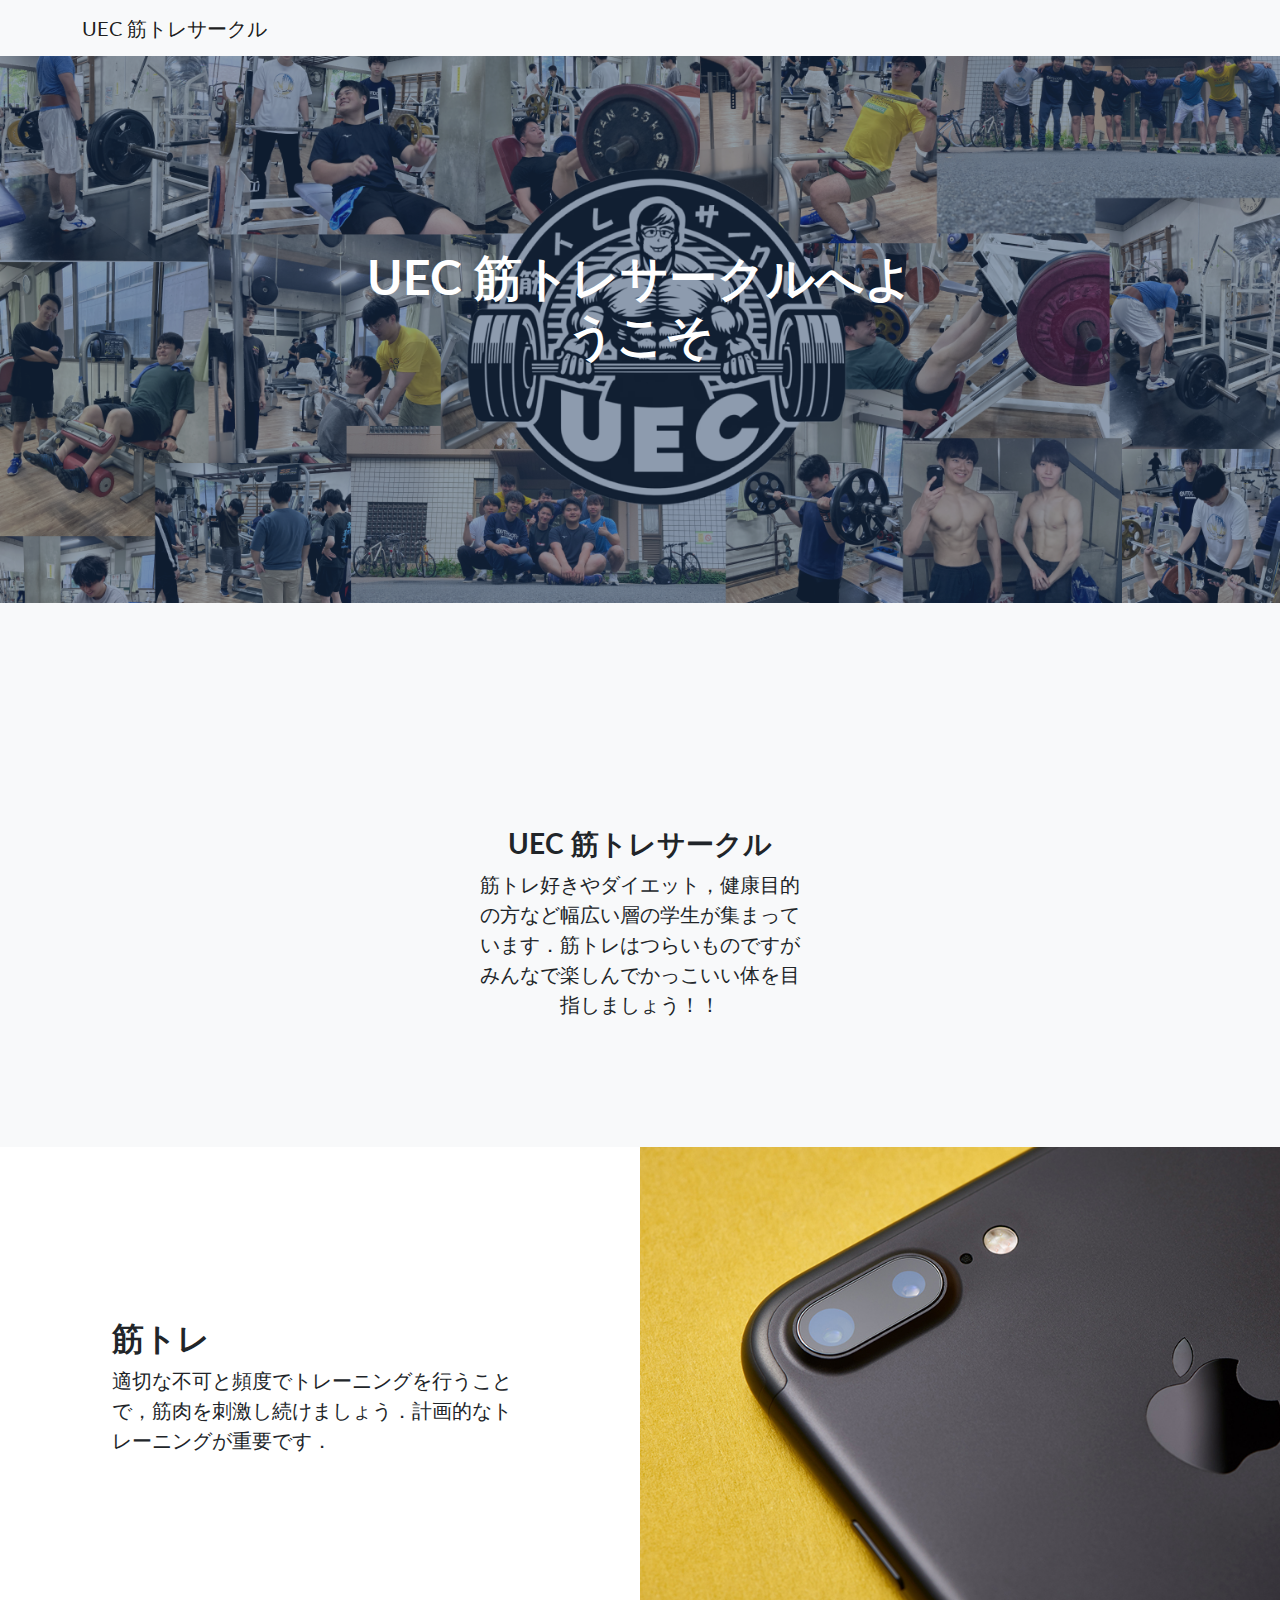
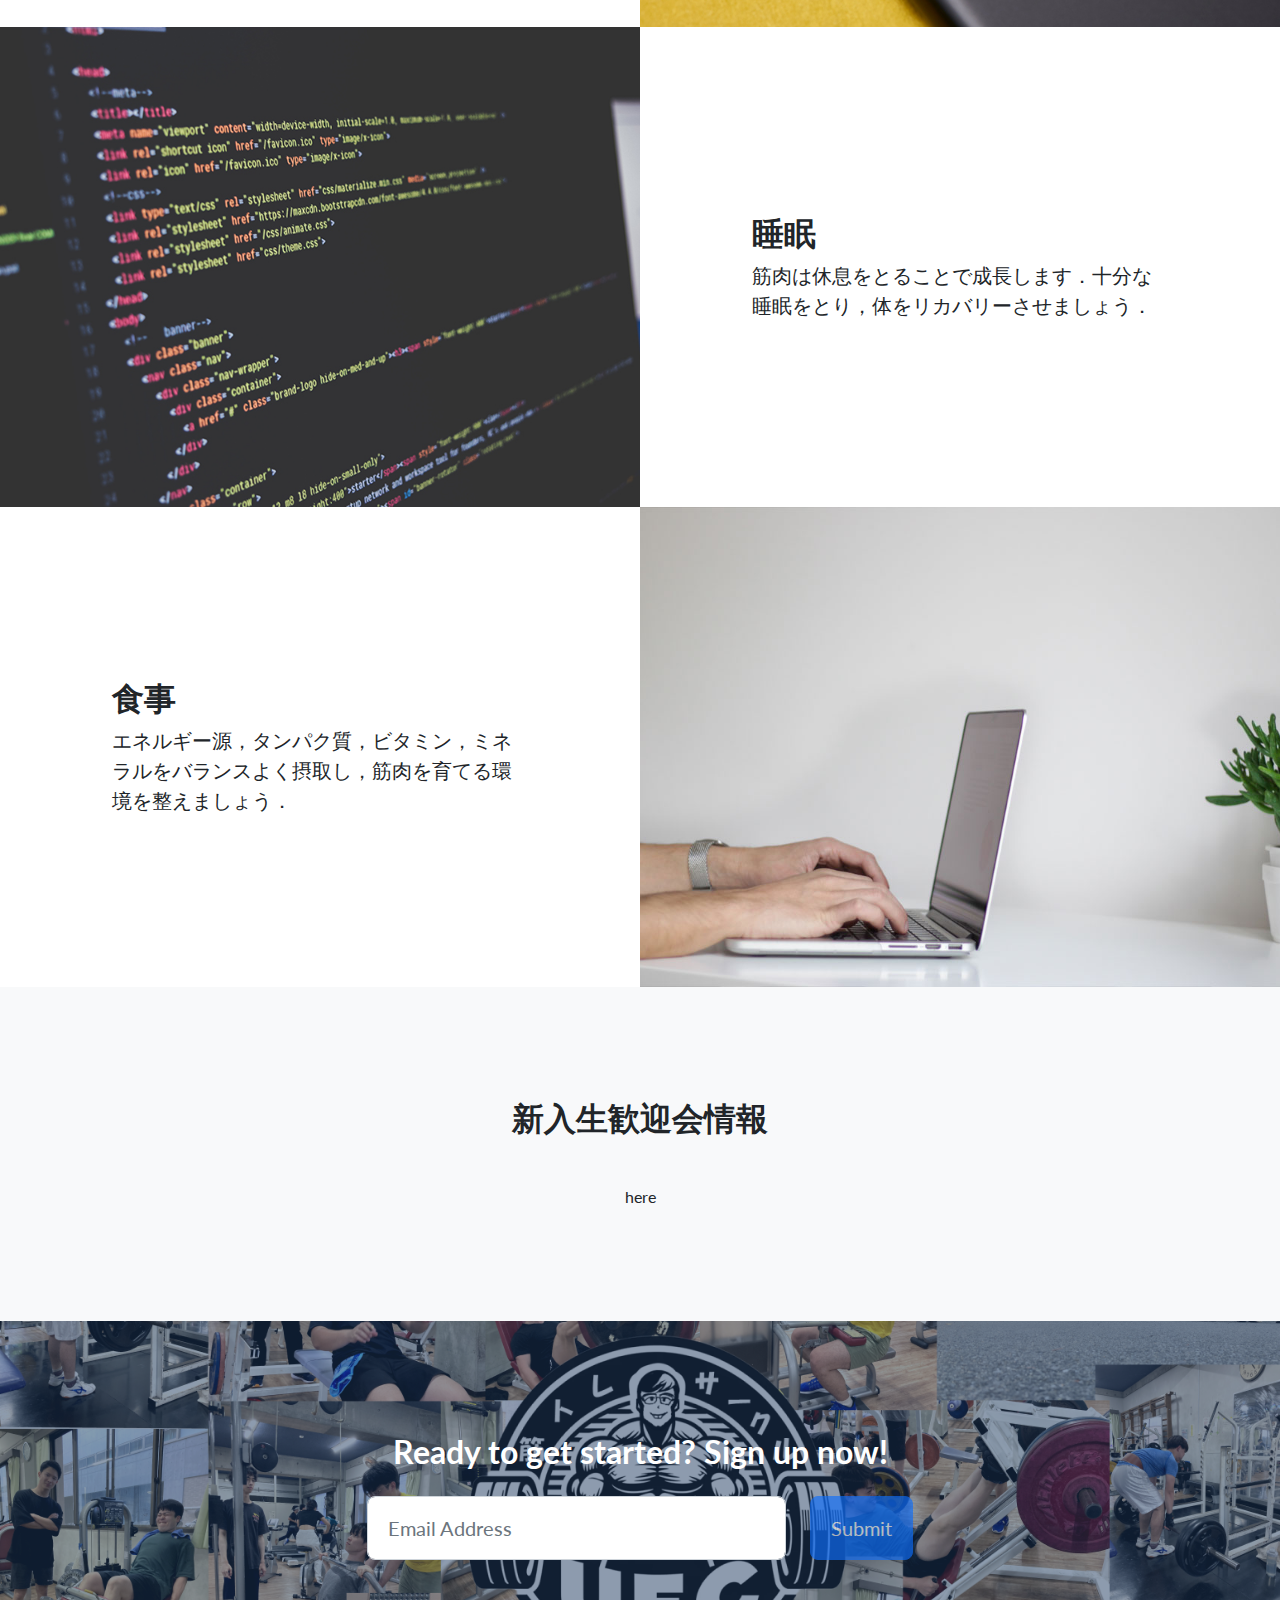
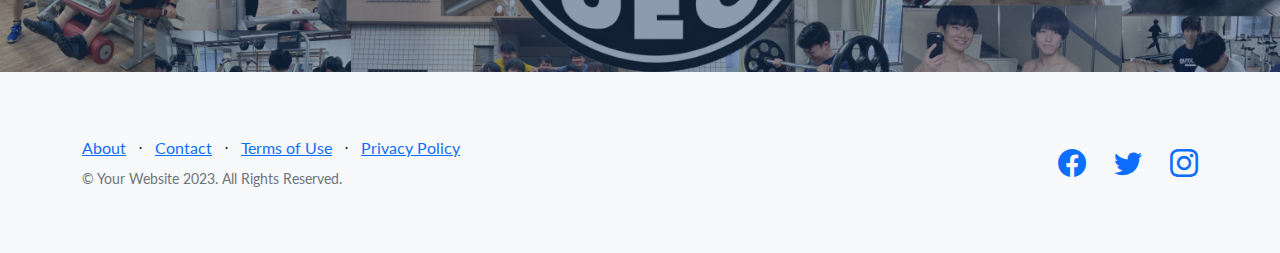
==== template/index.html @ 0112e81b "sinakn" ====
<!DOCTYPE html>
<html lang="en">
    <head>
        <meta charset="utf-8" />
        <meta name="viewport" content="width=device-width, initial-scale=1, shrink-to-fit=no" />
        <meta name="description" content="" />
        <meta name="author" content="" />
        <title>UEC MUSCLE</title>
        <!-- Favicon-->
        <link rel="icon" type="image/x-icon" href="assets/favicon.ico" />
        <!-- Bootstrap icons-->
        <link href="https://cdn.jsdelivr.net/npm/bootstrap-icons@1.5.0/font/bootstrap-icons.css" rel="stylesheet" type="text/css" />
        <!-- Google fonts-->
        <link href="https://fonts.googleapis.com/css?family=Lato:300,400,700,300italic,400italic,700italic" rel="stylesheet" type="text/css" />
        <!-- Core theme CSS (includes Bootstrap)-->
        <link href="css/styles.css" rel="stylesheet" />
    </head>
    <body>
        <!-- Navigation-->
        <nav class="navbar navbar-light bg-light static-top">
            <div class="container">
                <a class="navbar-brand" href="#!">UEC 筋トレサークル</a>

            </div>
        </nav>
        <!-- Masthead-->
        <header class="masthead">
            <div class="container position-relative">
                <div class="row justify-content-center">
                    <div class="col-xl-6">
                        <div class="text-center text-white">
                            <!-- Page heading-->
                            <h1 class="mb-5">UEC 筋トレサークルへようこそ</h1>
                            <!-- Signup form-->
                            <!-- * * * * * * * * * * * * * * *-->
                            <!-- * * SB Forms Contact Form * *-->
                            <!-- * * * * * * * * * * * * * * *-->
                            <!-- This form is pre-integrated with SB Forms.-->
                            <!-- To make this form functional, sign up at-->
                            <!-- https://startbootstrap.com/solution/contact-forms-->
                            <!-- to get an API token!-->
                        </div>
                    </div>
                </div>
            </div>
        </header>
        <!-- Icons Grid-->
        <section class="features-icons bg-light text-center">
            <div class="container">

                    <div class="features-icons-item mx-auto mb-5 mb-lg-0 mb-lg-3">
                        <div class="features-icons-icon d-flex">
                            <!-- アイコンを削除 -->
                        </div>
                        <h3>UEC 筋トレサークル</h3>
                        <p class="lead mb-0">筋トレ好きやダイエット，健康目的の方など幅広い層の学生が集まっています．筋トレはつらいものですがみんなで楽しんでかっこいい体を目指しましょう！！</p>
                    </div>

            </div>
        </section>
        <!-- Image Showcases-->
        <section class="showcase">
            <div class="container-fluid p-0">
                <div class="row g-0">
                    <div class="col-lg-6 order-lg-2 text-white showcase-img" style="background-image: url('assets/img/bg-showcase-1.jpg')"></div>
                    <div class="col-lg-6 order-lg-1 my-auto showcase-text">
                        <h2>筋トレ</h2>
                        <p class="lead mb-0">適切な不可と頻度でトレーニングを行うことで，筋肉を刺激し続けましょう．計画的なトレーニングが重要です．</p>
                    </div>
                </div>
                <div class="row g-0">
                    <div class="col-lg-6 text-white showcase-img" style="background-image: url('assets/img/bg-showcase-2.jpg')"></div>
                    <div class="col-lg-6 my-auto showcase-text">
                        <h2>睡眠</h2>
                        <p class="lead mb-0">筋肉は休息をとることで成長します．十分な睡眠をとり，体をリカバリーさせましょう．</p>
                    </div>
                </div>
                <div class="row g-0">
                    <div class="col-lg-6 order-lg-2 text-white showcase-img" style="background-image: url('assets/img/bg-showcase-3.jpg')"></div>
                    <div class="col-lg-6 order-lg-1 my-auto showcase-text">
                        <h2>食事</h2>
                        <p class="lead mb-0">エネルギー源，タンパク質，ビタミン，ミネラルをバランスよく摂取し，筋肉を育てる環境を整えましょう．</p>
                    </div>
                </div>
            </div>
        </section>
        <!-- Testimonials-->
        <section class="testimonials text-center bg-light">
            <div class="container">
                <h2 class="mb-5">新入生歓迎会情報</h2>
                here
                </div>
            </div>
        </section>
        <!-- Call to Action-->
        <section class="call-to-action text-white text-center" id="signup">
            <div class="container position-relative">
                <div class="row justify-content-center">
                    <div class="col-xl-6">
                        <h2 class="mb-4">Ready to get started? Sign up now!</h2>
                        <!-- Signup form-->
                        <!-- * * * * * * * * * * * * * * *-->
                        <!-- * * SB Forms Contact Form * *-->
                        <!-- * * * * * * * * * * * * * * *-->
                        <!-- This form is pre-integrated with SB Forms.-->
                        <!-- To make this form functional, sign up at-->
                        <!-- https://startbootstrap.com/solution/contact-forms-->
                        <!-- to get an API token!-->
                        <form class="form-subscribe" id="contactFormFooter" data-sb-form-api-token="API_TOKEN">
                            <!-- Email address input-->
                            <div class="row">
                                <div class="col">
                                    <input class="form-control form-control-lg" id="emailAddressBelow" type="email" placeholder="Email Address" data-sb-validations="required,email" />
                                    <div class="invalid-feedback text-white" data-sb-feedback="emailAddressBelow:required">Email Address is required.</div>
                                    <div class="invalid-feedback text-white" data-sb-feedback="emailAddressBelow:email">Email Address Email is not valid.</div>
                                </div>
                                <div class="col-auto"><button class="btn btn-primary btn-lg disabled" id="submitButton" type="submit">Submit</button></div>
                            </div>
                            <!-- Submit success message-->
                            <!---->
                            <!-- This is what your users will see when the form-->
                            <!-- has successfully submitted-->
                            <div class="d-none" id="submitSuccessMessage">
                                <div class="text-center mb-3">
                                    <div class="fw-bolder">Form submission successful!</div>
                                    <p>To activate this form, sign up at</p>
                                    <a class="text-white" href="https://startbootstrap.com/solution/contact-forms">https://startbootstrap.com/solution/contact-forms</a>
                                </div>
                            </div>
                            <!-- Submit error message-->
                            <!---->
                            <!-- This is what your users will see when there is-->
                            <!-- an error submitting the form-->
                            <div class="d-none" id="submitErrorMessage"><div class="text-center text-danger mb-3">Error sending message!</div></div>
                        </form>
                    </div>
                </div>
            </div>
        </section>
        <!-- Footer-->
        <footer class="footer bg-light">
            <div class="container">
                <div class="row">
                    <div class="col-lg-6 h-100 text-center text-lg-start my-auto">
                        <ul class="list-inline mb-2">
                            <li class="list-inline-item"><a href="#!">About</a></li>
                            <li class="list-inline-item">⋅</li>
                            <li class="list-inline-item"><a href="#!">Contact</a></li>
                            <li class="list-inline-item">⋅</li>
                            <li class="list-inline-item"><a href="#!">Terms of Use</a></li>
                            <li class="list-inline-item">⋅</li>
                            <li class="list-inline-item"><a href="#!">Privacy Policy</a></li>
                        </ul>
                        <p class="text-muted small mb-4 mb-lg-0">&copy; Your Website 2023. All Rights Reserved.</p>
                    </div>
                    <div class="col-lg-6 h-100 text-center text-lg-end my-auto">
                        <ul class="list-inline mb-0">
                            <li class="list-inline-item me-4">
                                <a href="#!"><i class="bi-facebook fs-3"></i></a>
                            </li>
                            <li class="list-inline-item me-4">
                                <a href="#!"><i class="bi-twitter fs-3"></i></a>
                            </li>
                            <li class="list-inline-item">
                                <a href="#!"><i class="bi-instagram fs-3"></i></a>
                            </li>
                        </ul>
                    </div>
                </div>
            </div>
        </footer>
        <!-- Bootstrap core JS-->
        <script src="https://cdn.jsdelivr.net/npm/bootstrap@5.2.3/dist/js/bootstrap.bundle.min.js"></script>
        <!-- Core theme JS-->
        <script src="js/scripts.js"></script>
        <!-- * * * * * * * * * * * * * * * * * * * * * * * * * * * * * * * * * * * * * * * *-->
        <!-- * *                               SB Forms JS                               * *-->
        <!-- * * Activate your form at https://startbootstrap.com/solution/contact-forms * *-->
        <!-- * * * * * * * * * * * * * * * * * * * * * * * * * * * * * * * * * * * * * * * *-->
        <script src="https://cdn.startbootstrap.com/sb-forms-latest.js"></script>
    </body>
</html>
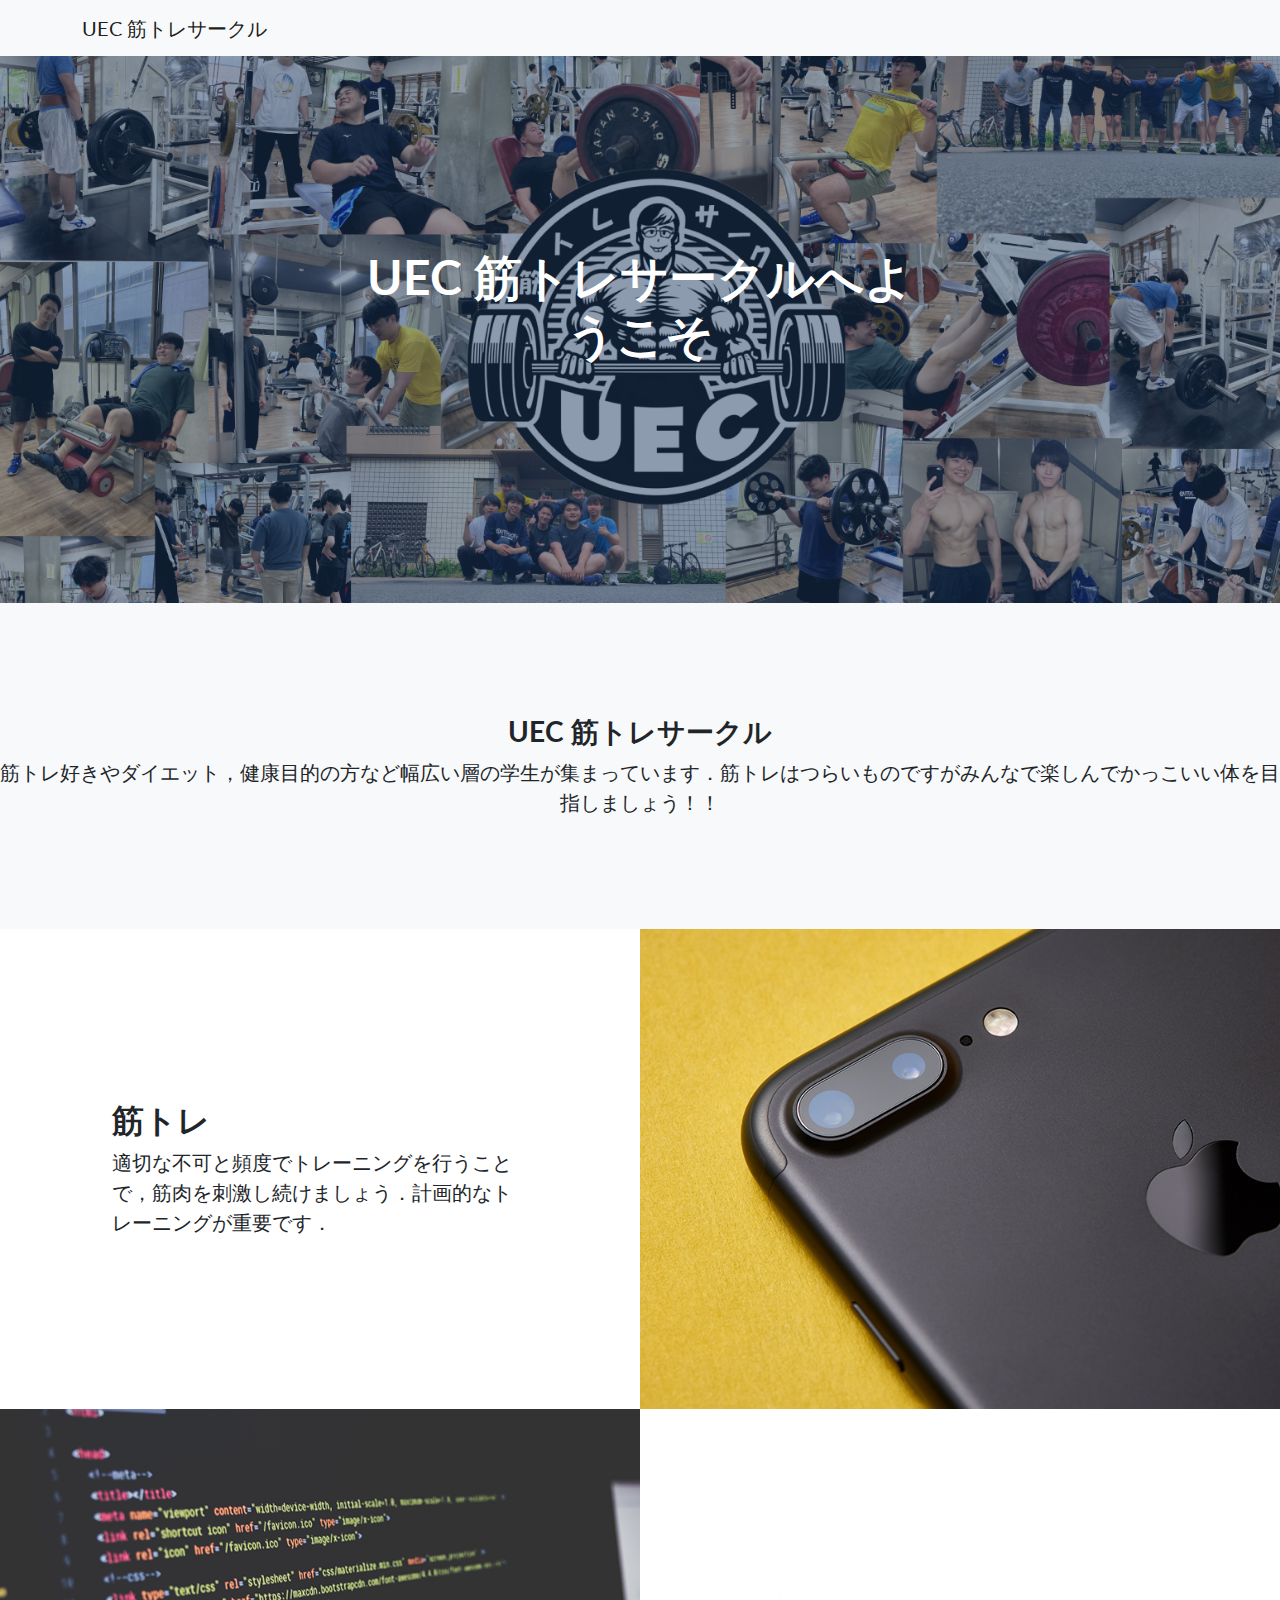
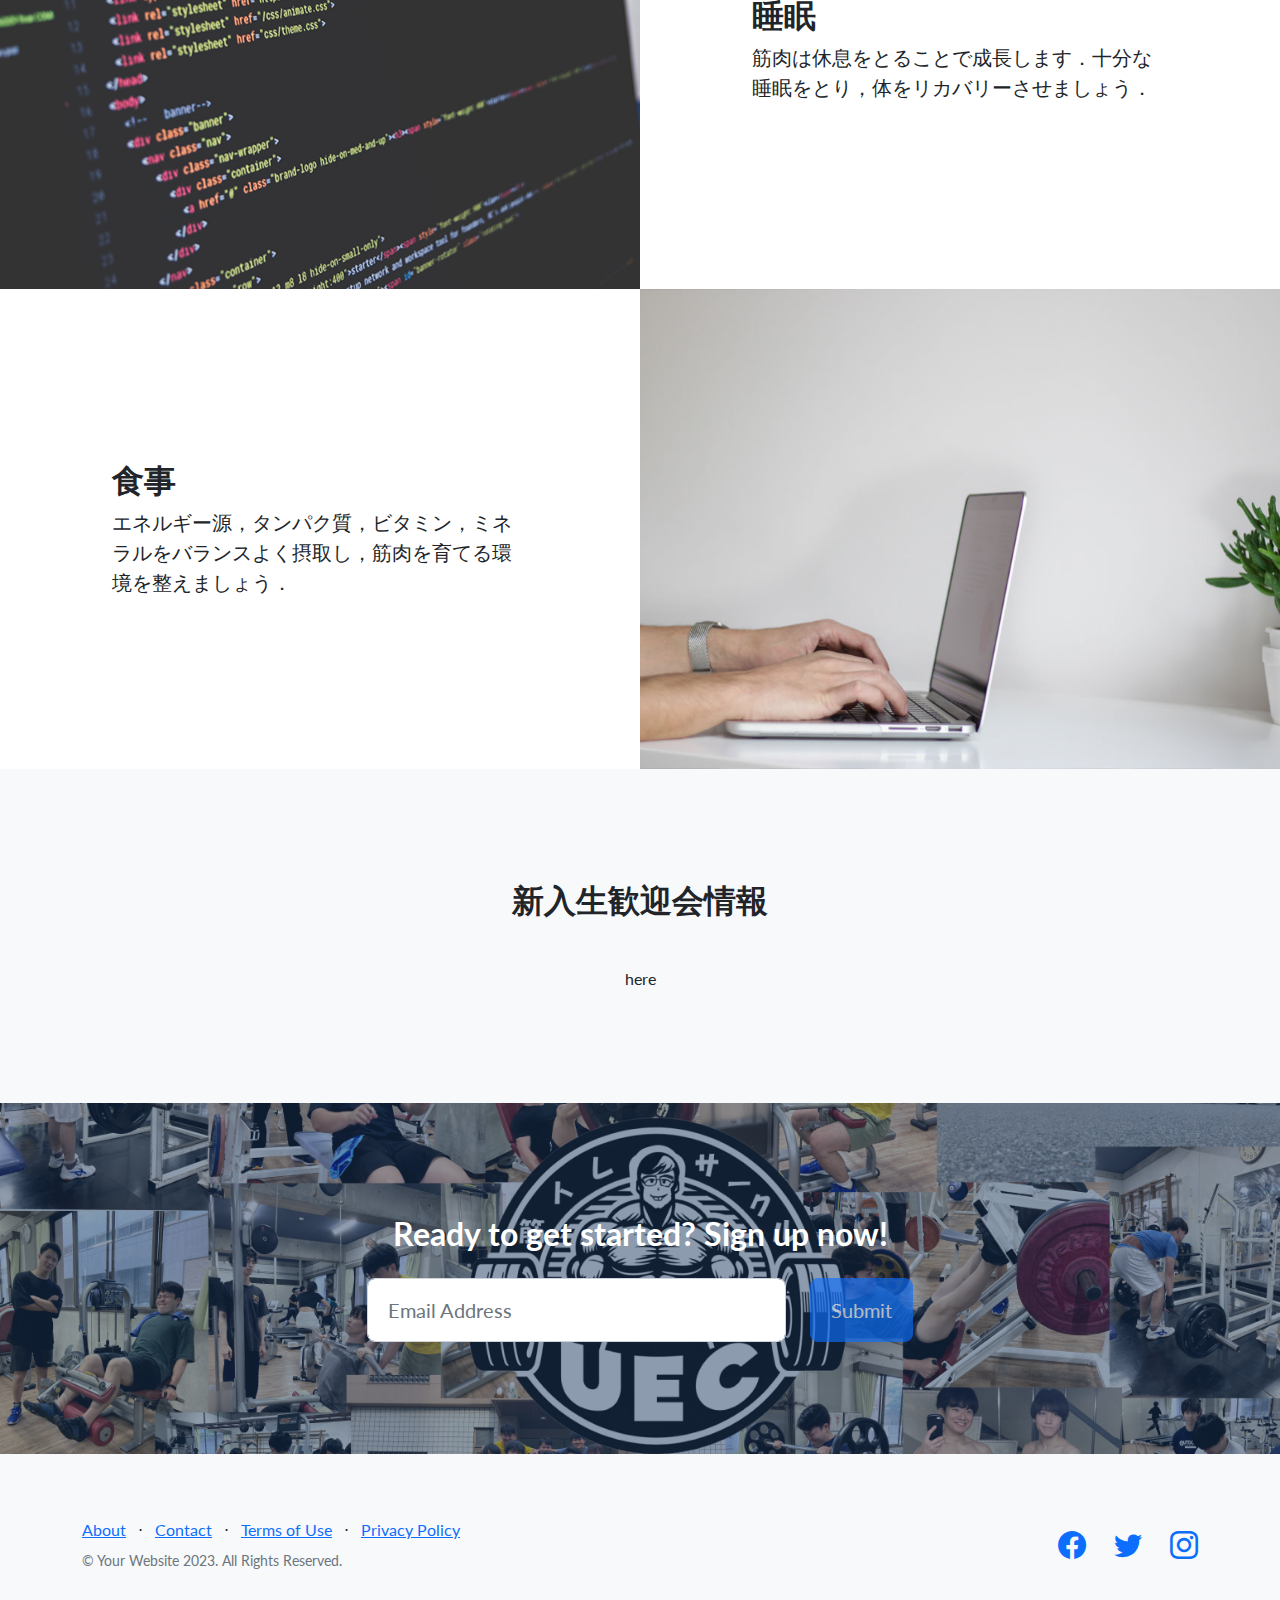
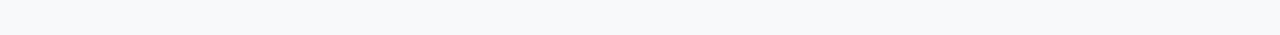
==== commit e76613f7: "d" ====
--- a/template/index.html
+++ b/template/index.html
@@ -48,8 +48,6 @@
         <section class="features-icons bg-light text-center">
             <div class="container">
 
-                    <div class="features-icons-item mx-auto mb-5 mb-lg-0 mb-lg-3">
-                        <div class="features-icons-icon d-flex">
                             <!-- アイコンを削除 -->
                         </div>
                         <h3>UEC 筋トレサークル</h3>
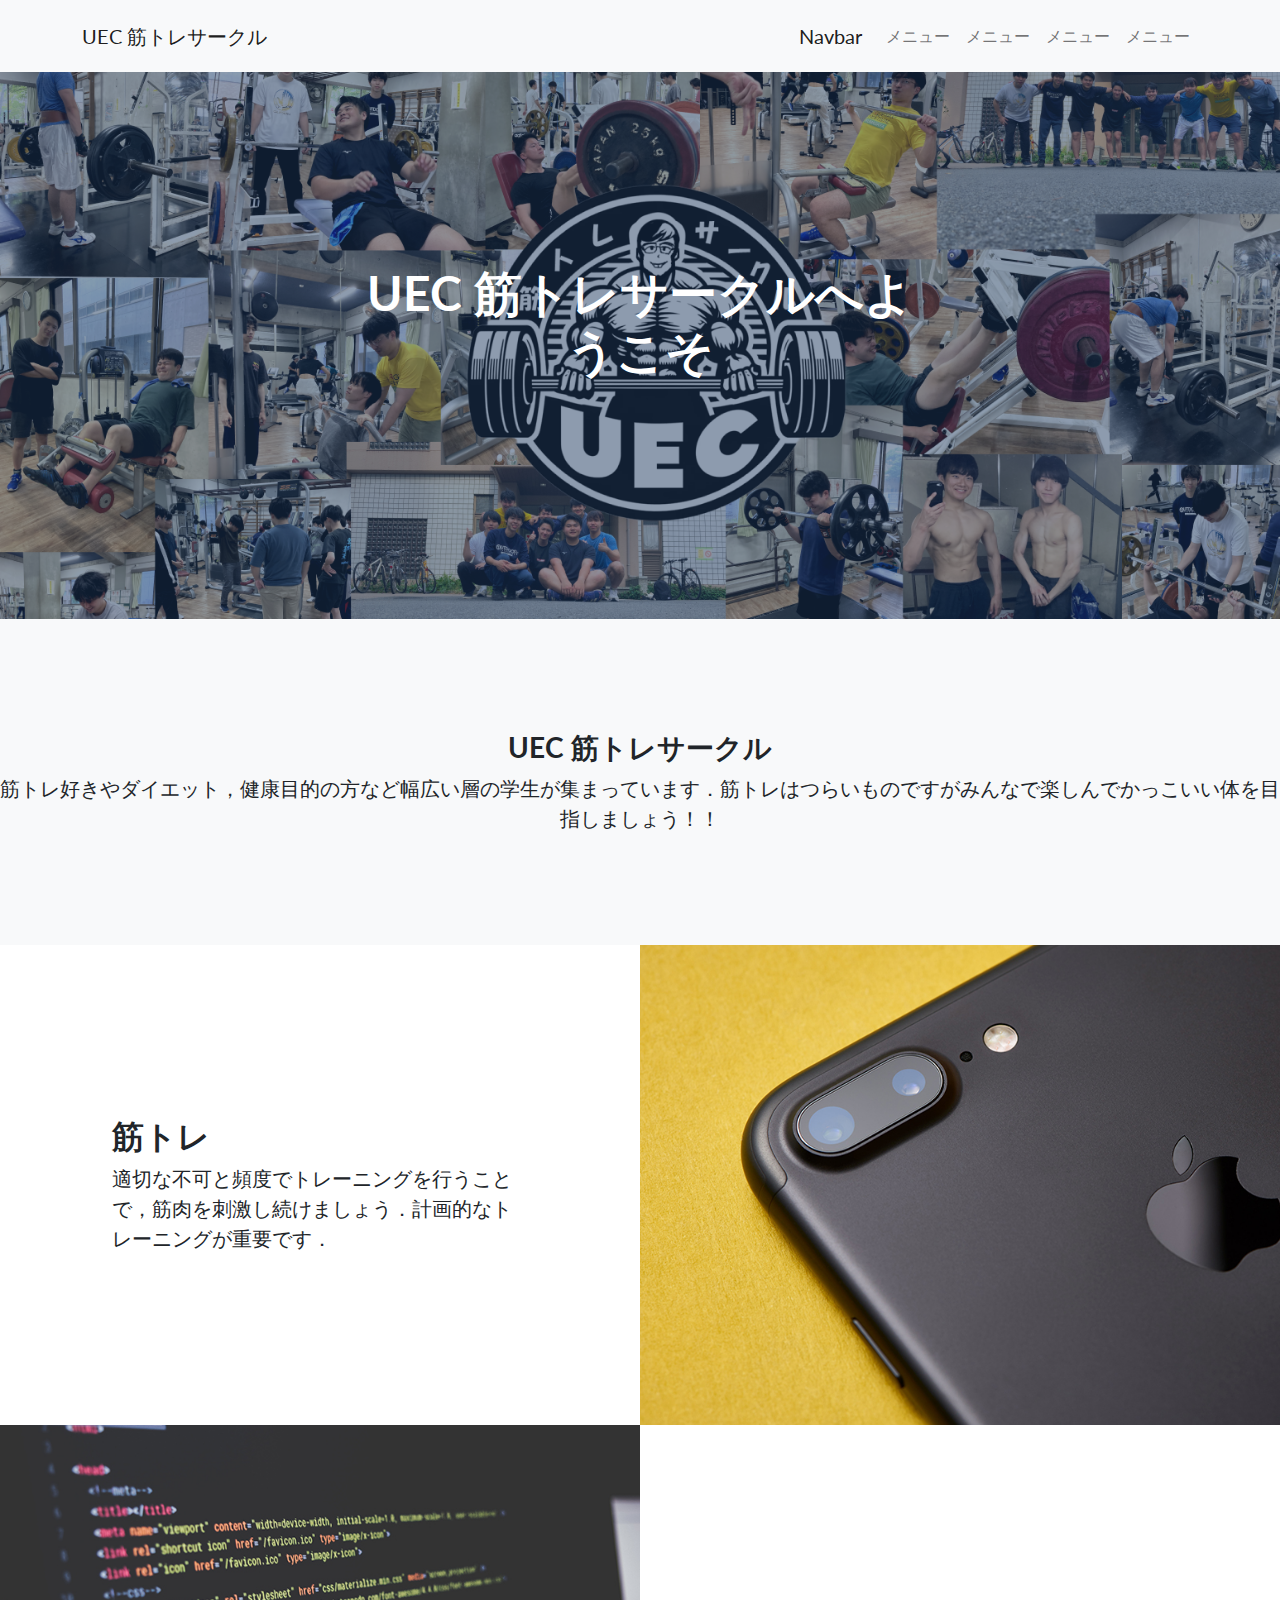
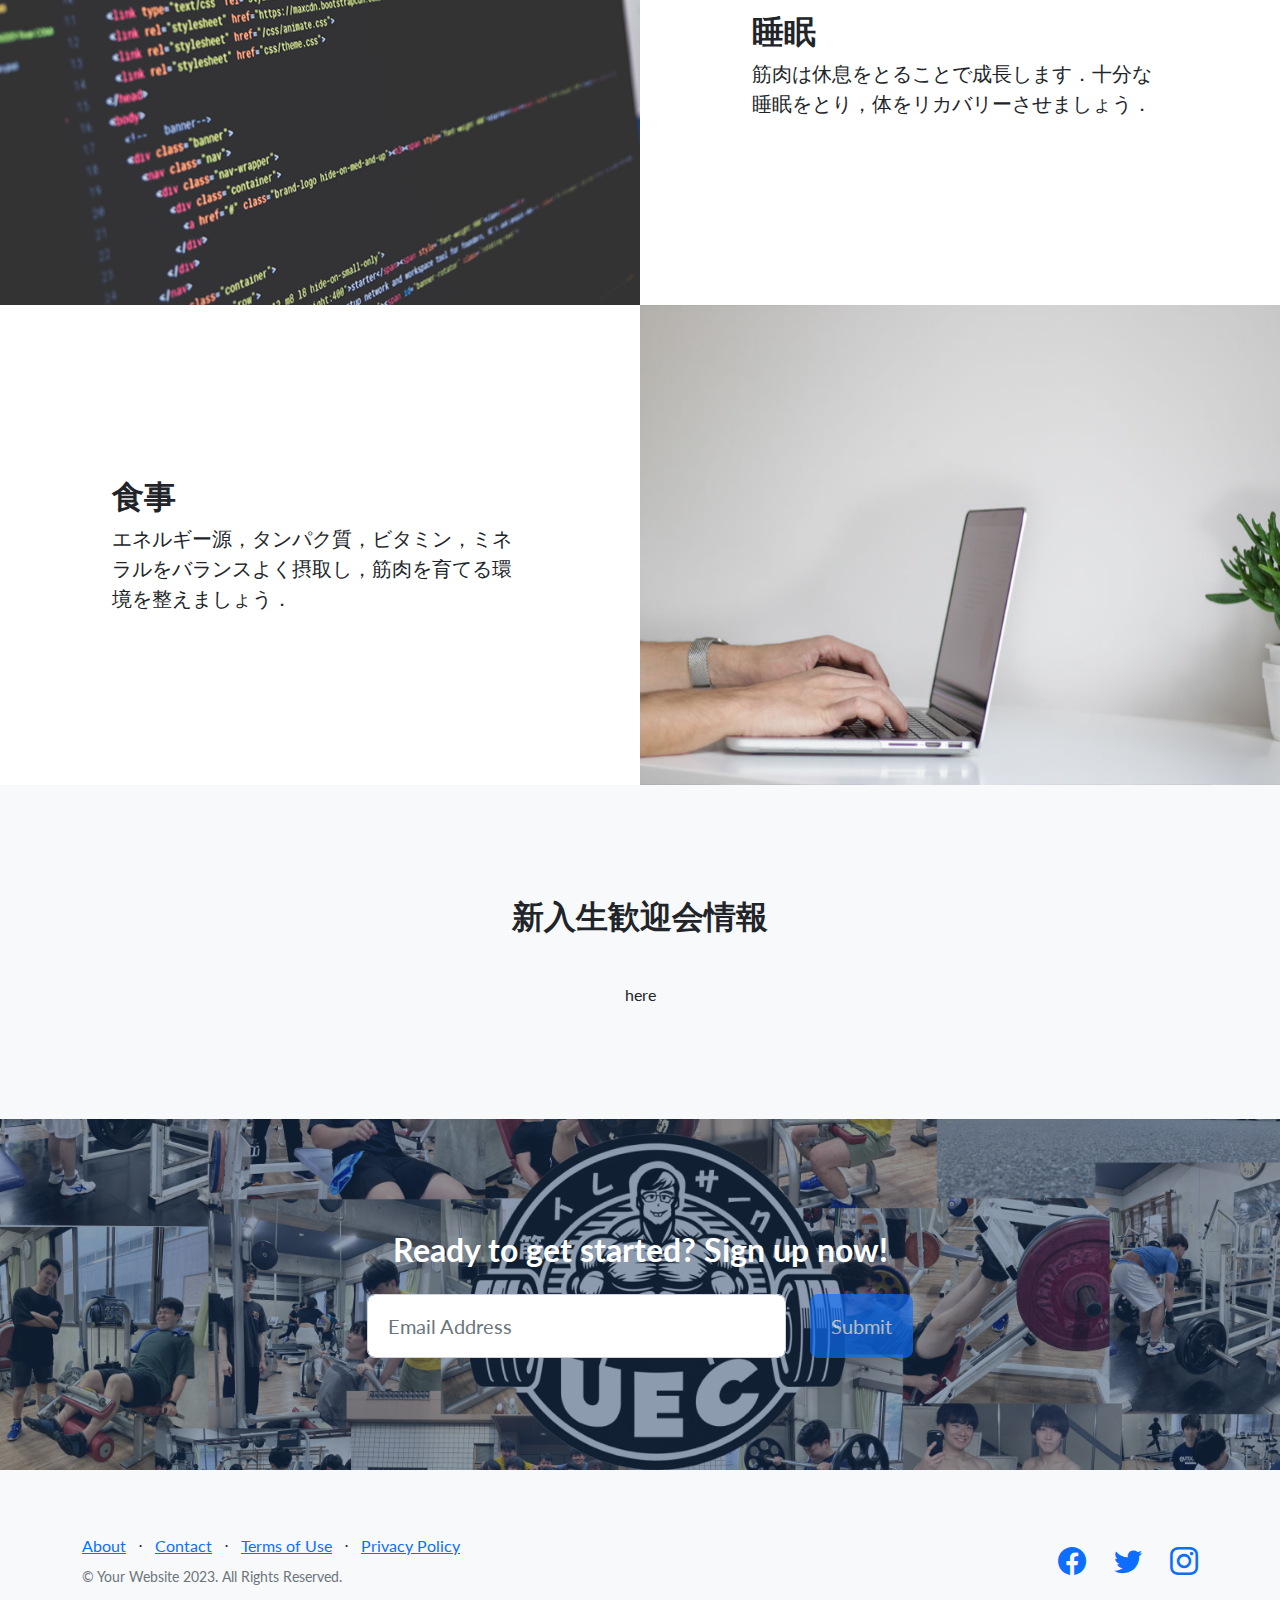
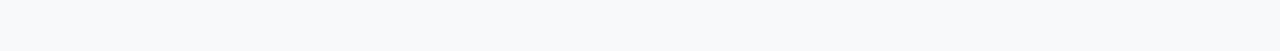
==== commit 6c174df4: "nav var" ====
--- a/template/index.html
+++ b/template/index.html
@@ -20,7 +20,25 @@
         <nav class="navbar navbar-light bg-light static-top">
             <div class="container">
                 <a class="navbar-brand" href="#!">UEC 筋トレサークル</a>
-
+                <nav class="navbar navbar-expand navbar-light bg-light">
+                    <a class="navbar-brand" href="#">Navbar</a>
+                    <div class="collapse navbar-collapse">
+                      <ul class="navbar-nav">
+                        <li class="nav-item">
+                          <a class="nav-link" href="#">メニュー</a>
+                        </li>
+                        <li class="nav-item">
+                          <a class="nav-link" href="#">メニュー</a>
+                        </li>
+                        <li class="nav-item">
+                          <a class="nav-link" href="#">メニュー</a>
+                        </li>
+                        <li class="nav-item">
+                          <a class="nav-link" href="#">メニュー</a>
+                        </li>
+                      </ul>
+                    </div>
+                  </nav>
             </div>
         </nav>
         <!-- Masthead-->
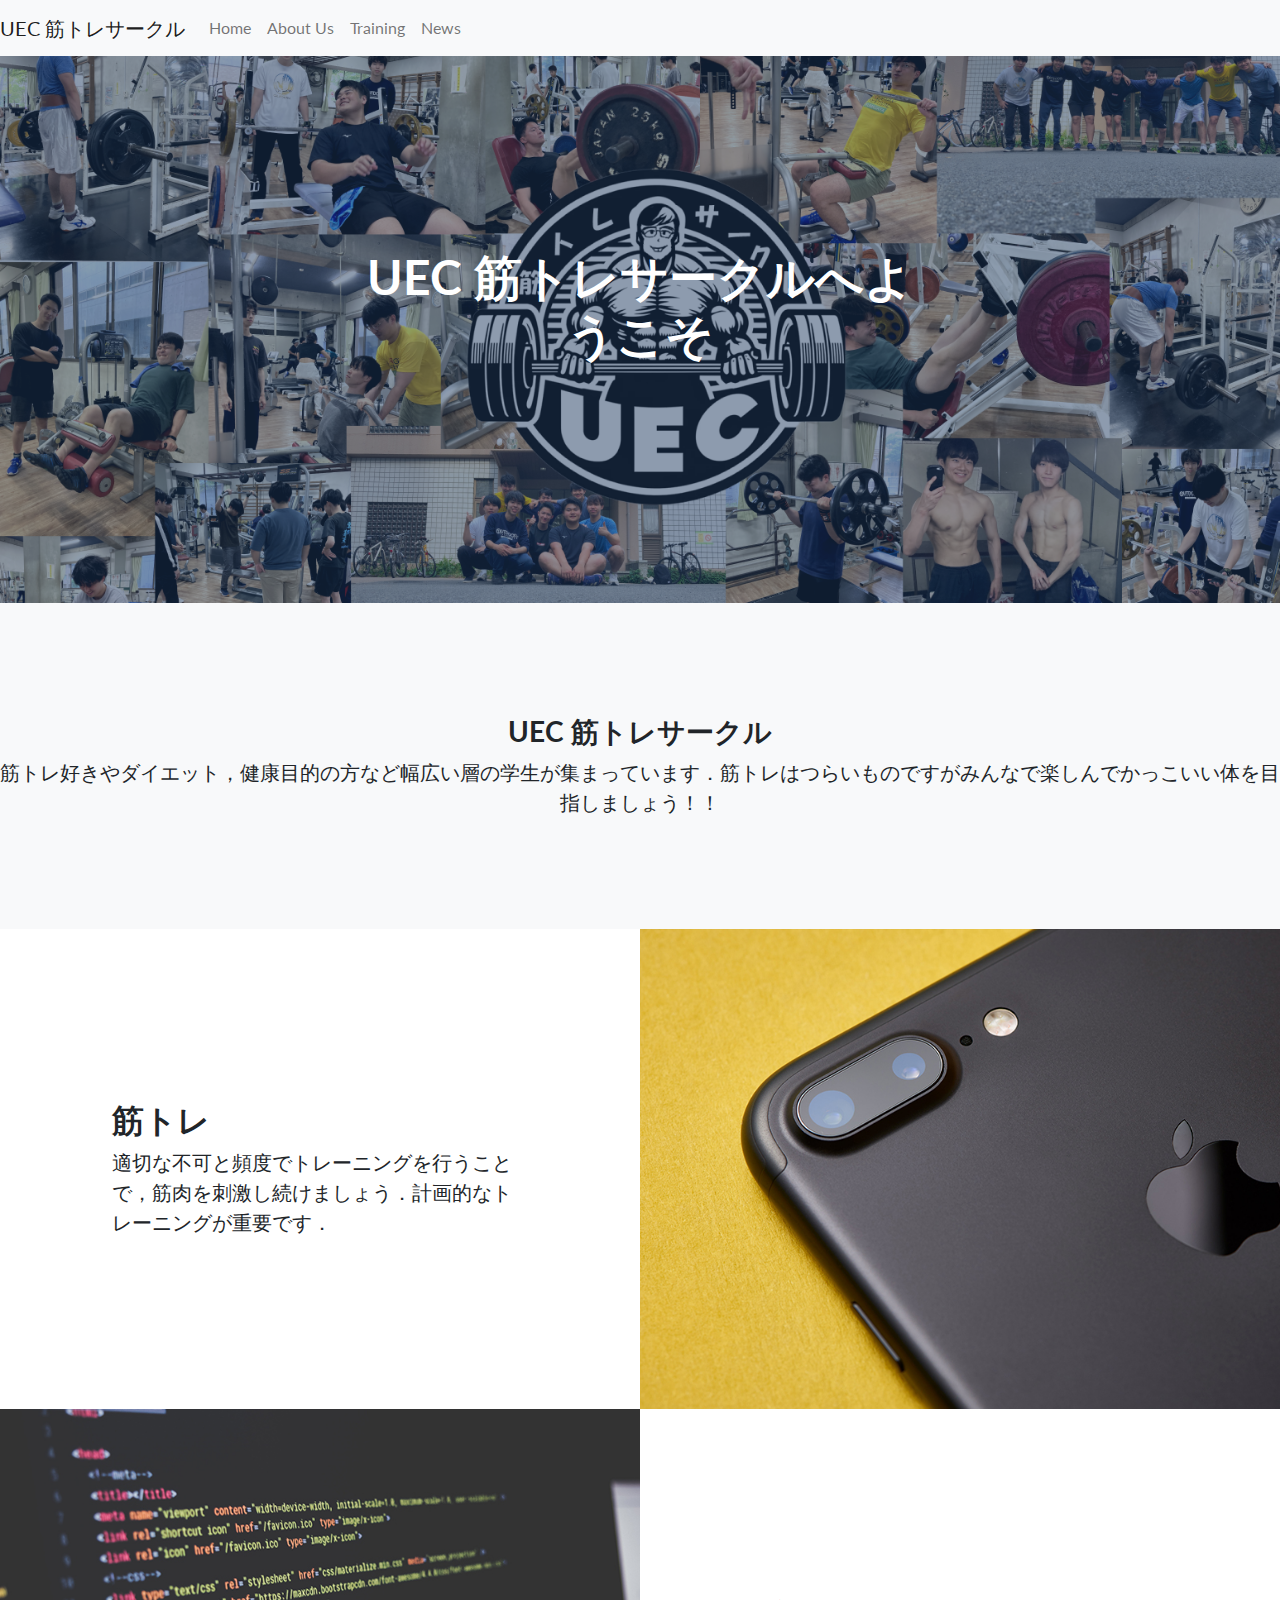
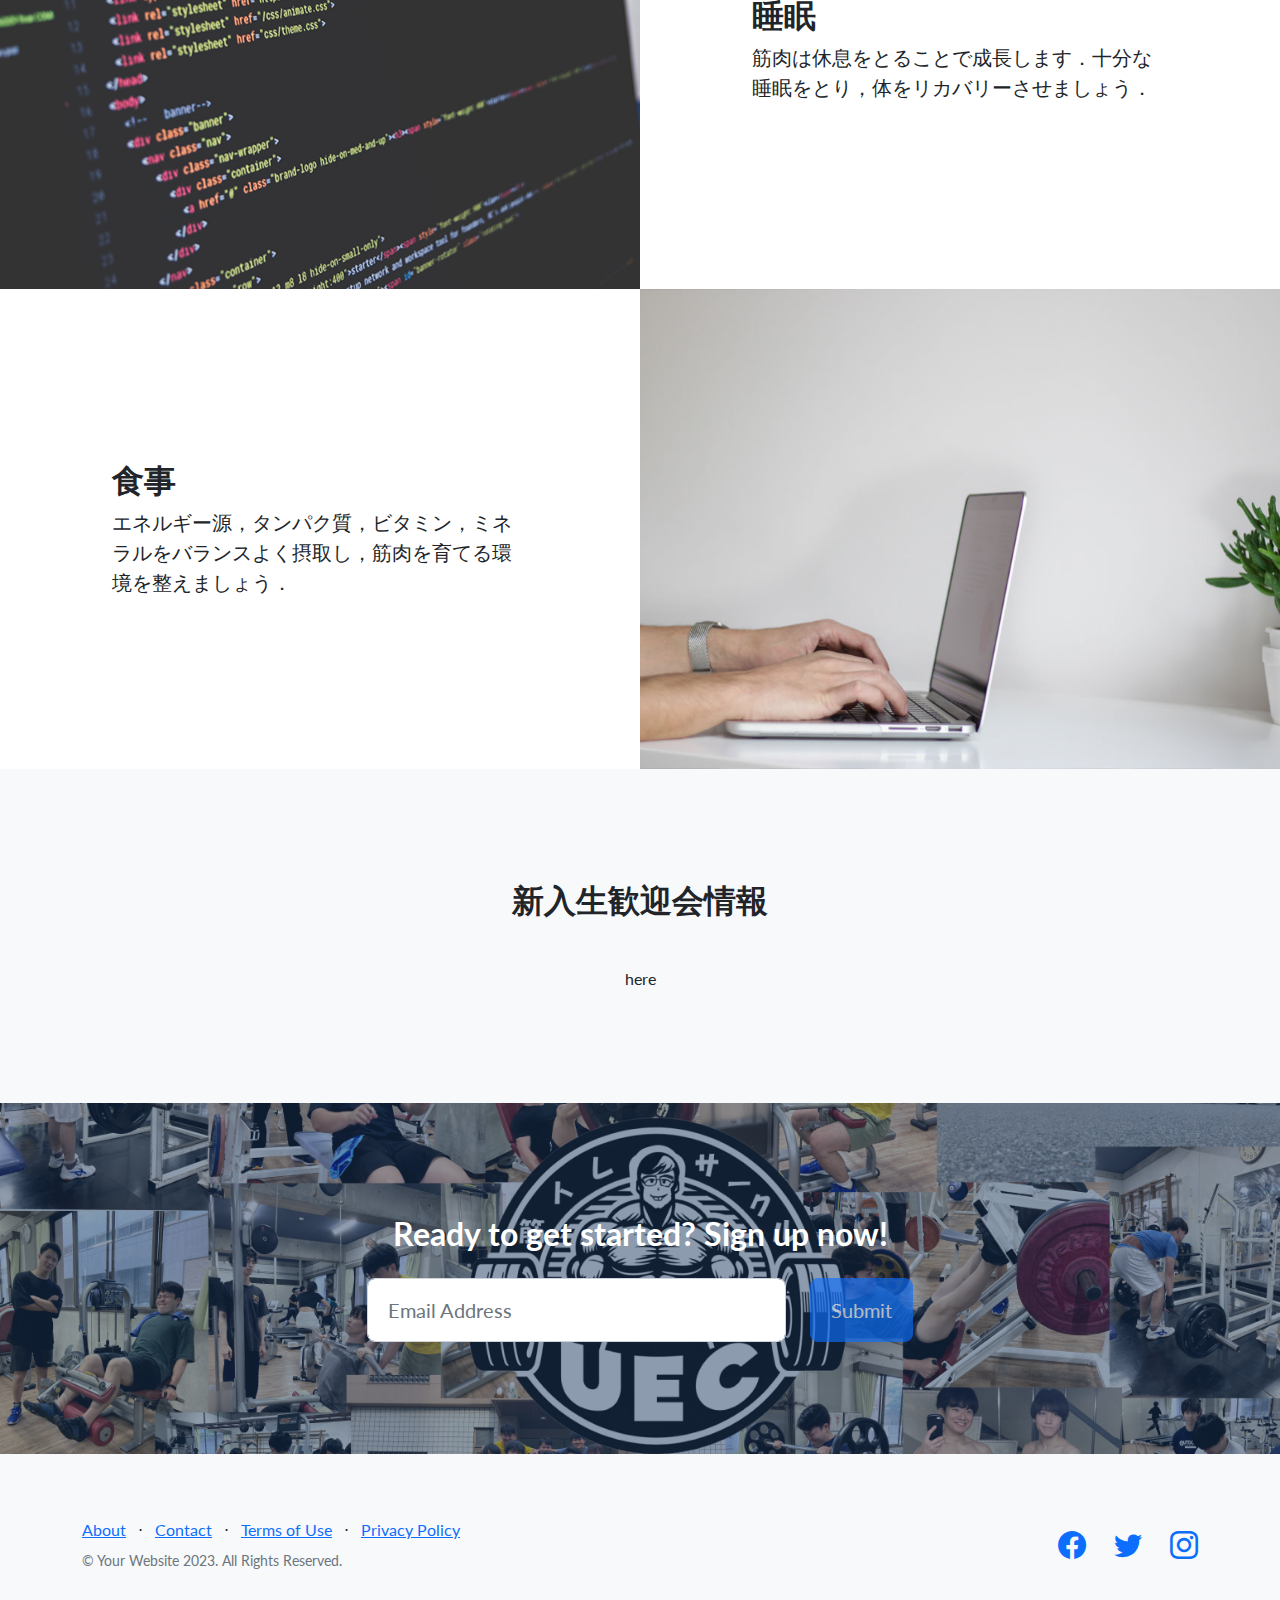
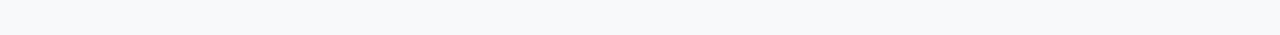
==== commit 383b4c03: "nav var" ====
--- a/template/index.html
+++ b/template/index.html
@@ -17,30 +17,25 @@
     </head>
     <body>
         <!-- Navigation-->
-        <nav class="navbar navbar-light bg-light static-top">
-            <div class="container">
-                <a class="navbar-brand" href="#!">UEC 筋トレサークル</a>
-                <nav class="navbar navbar-expand navbar-light bg-light">
-                    <a class="navbar-brand" href="#">Navbar</a>
-                    <div class="collapse navbar-collapse">
-                      <ul class="navbar-nav">
-                        <li class="nav-item">
-                          <a class="nav-link" href="#">メニュー</a>
-                        </li>
-                        <li class="nav-item">
-                          <a class="nav-link" href="#">メニュー</a>
-                        </li>
-                        <li class="nav-item">
-                          <a class="nav-link" href="#">メニュー</a>
-                        </li>
-                        <li class="nav-item">
-                          <a class="nav-link" href="#">メニュー</a>
-                        </li>
-                      </ul>
-                    </div>
-                  </nav>
+        <nav class="navbar navbar-expand navbar-light bg-light">
+            <a class="navbar-brand" href="#">UEC 筋トレサークル</a>
+            <div class="collapse navbar-collapse">
+              <ul class="navbar-nav">
+                <li class="nav-item">
+                  <a class="nav-link" href="#">Home</a>
+                </li>
+                <li class="nav-item">
+                  <a class="nav-link" href="#">About Us</a>
+                </li>
+                <li class="nav-item">
+                  <a class="nav-link" href="#">Training</a>
+                </li>
+                <li class="nav-item">
+                  <a class="nav-link" href="#">News</a>
+                </li>
+              </ul>
             </div>
-        </nav>
+          </nav>
         <!-- Masthead-->
         <header class="masthead">
             <div class="container position-relative">
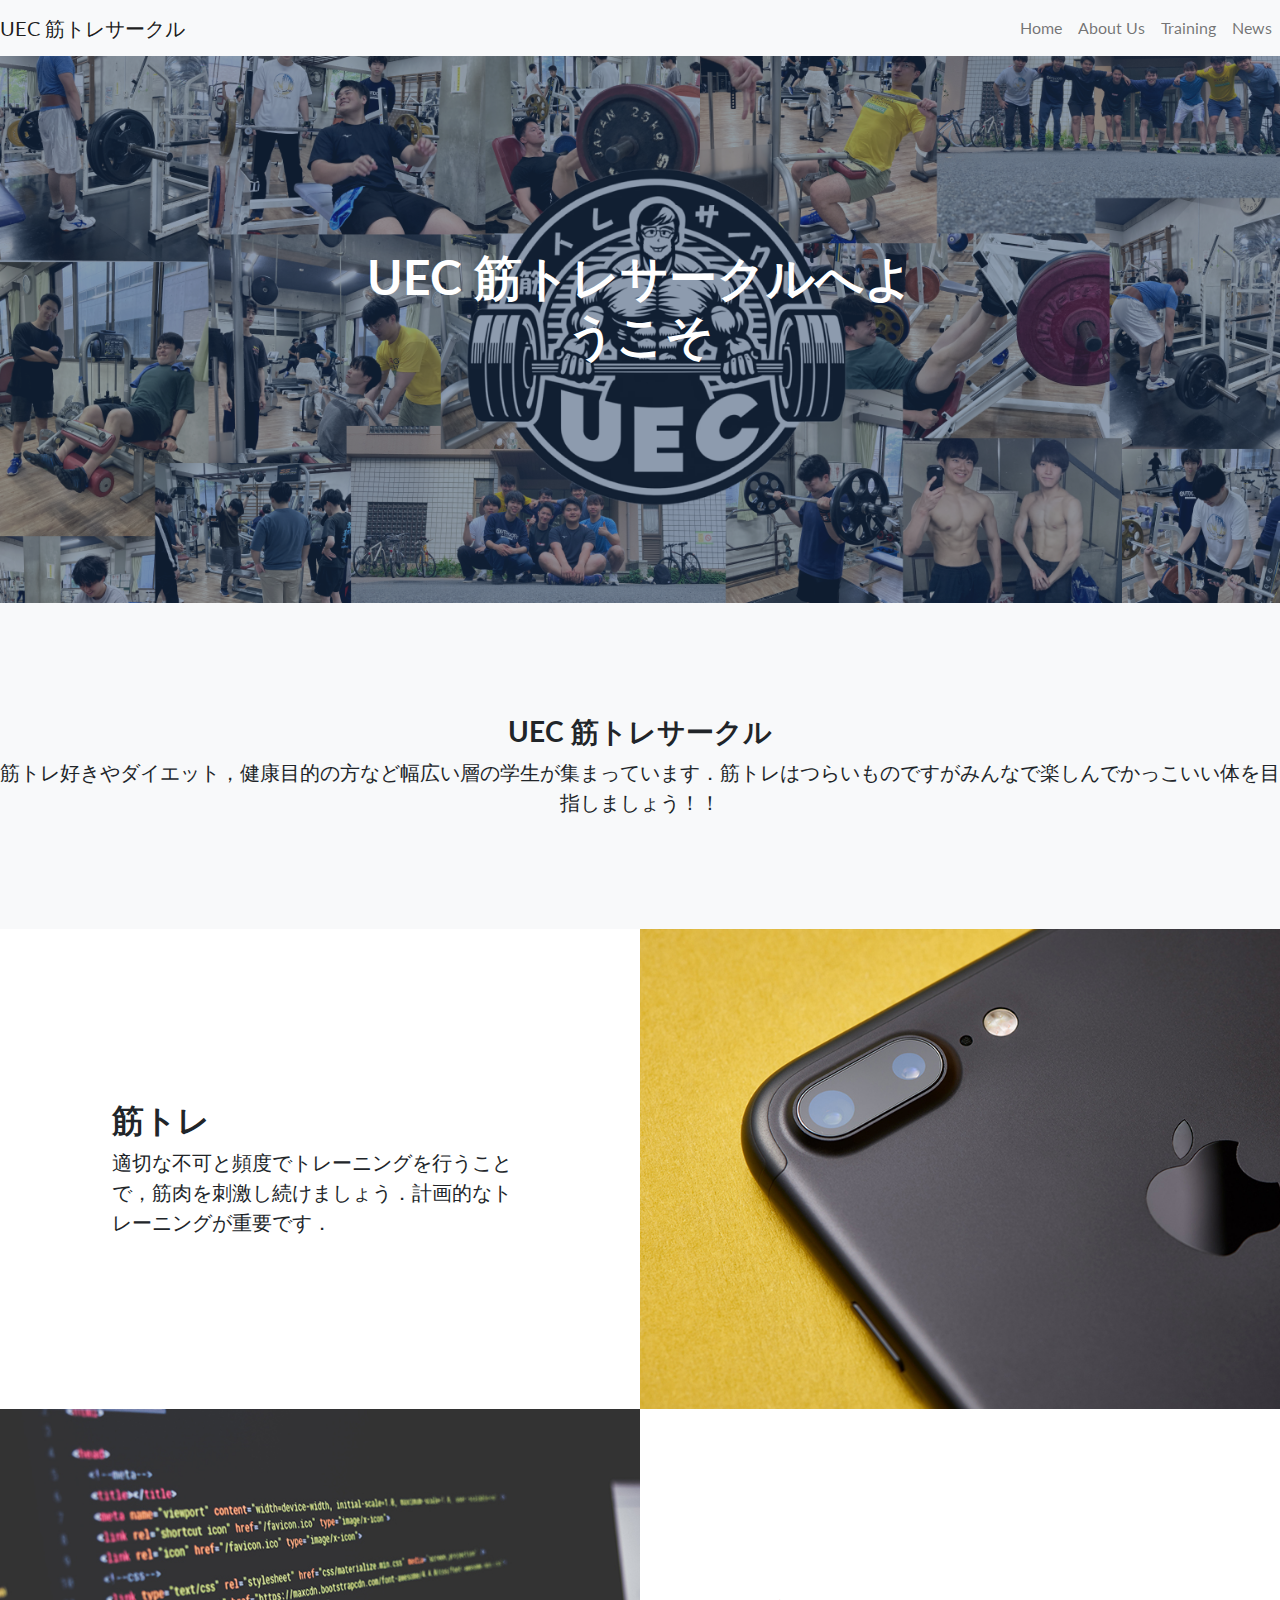
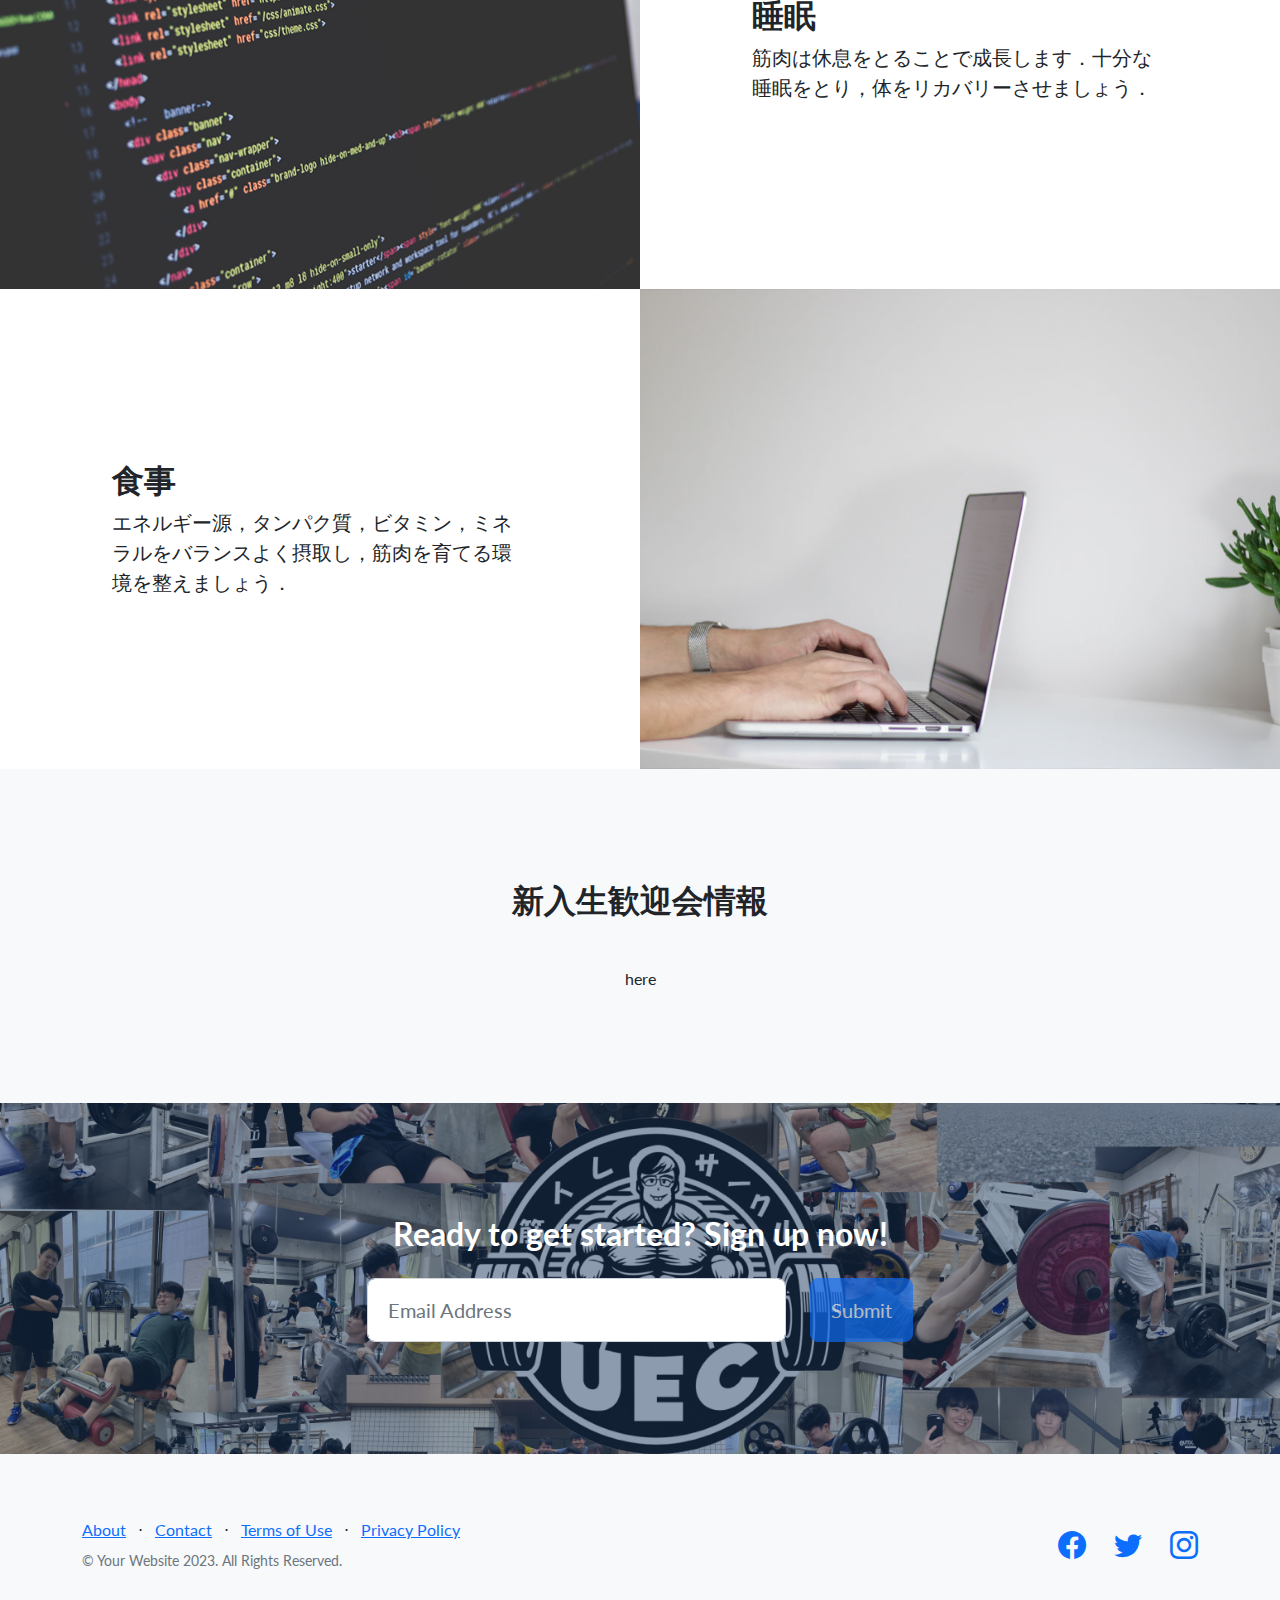
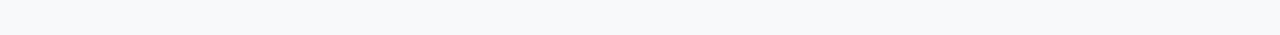
==== commit e30b9cb9: "ｓ" ====
--- a/template/index.html
+++ b/template/index.html
@@ -19,23 +19,24 @@
         <!-- Navigation-->
         <nav class="navbar navbar-expand navbar-light bg-light">
             <a class="navbar-brand" href="#">UEC 筋トレサークル</a>
-            <div class="collapse navbar-collapse">
-              <ul class="navbar-nav">
-                <li class="nav-item">
-                  <a class="nav-link" href="#">Home</a>
-                </li>
-                <li class="nav-item">
-                  <a class="nav-link" href="#">About Us</a>
-                </li>
-                <li class="nav-item">
-                  <a class="nav-link" href="#">Training</a>
-                </li>
-                <li class="nav-item">
-                  <a class="nav-link" href="#">News</a>
-                </li>
-              </ul>
+            <div class="collapse navbar-collapse justify-content-between"> <!-- justify-content-betweenを追加 -->
+                <ul class="navbar-nav ms-auto"> <!-- ms-autoを追加して右寄せ -->
+                    <li class="nav-item">
+                        <a class="nav-link" href="#">Home</a>
+                    </li>
+                    <li class="nav-item">
+                        <a class="nav-link" href="#">About Us</a>
+                    </li>
+                    <li class="nav-item">
+                        <a class="nav-link" href="#">Training</a>
+                    </li>
+                    <li class="nav-item">
+                        <a class="nav-link" href="#">News</a>
+                    </li>
+                </ul>
             </div>
-          </nav>
+        </nav>
+        
         <!-- Masthead-->
         <header class="masthead">
             <div class="container position-relative">
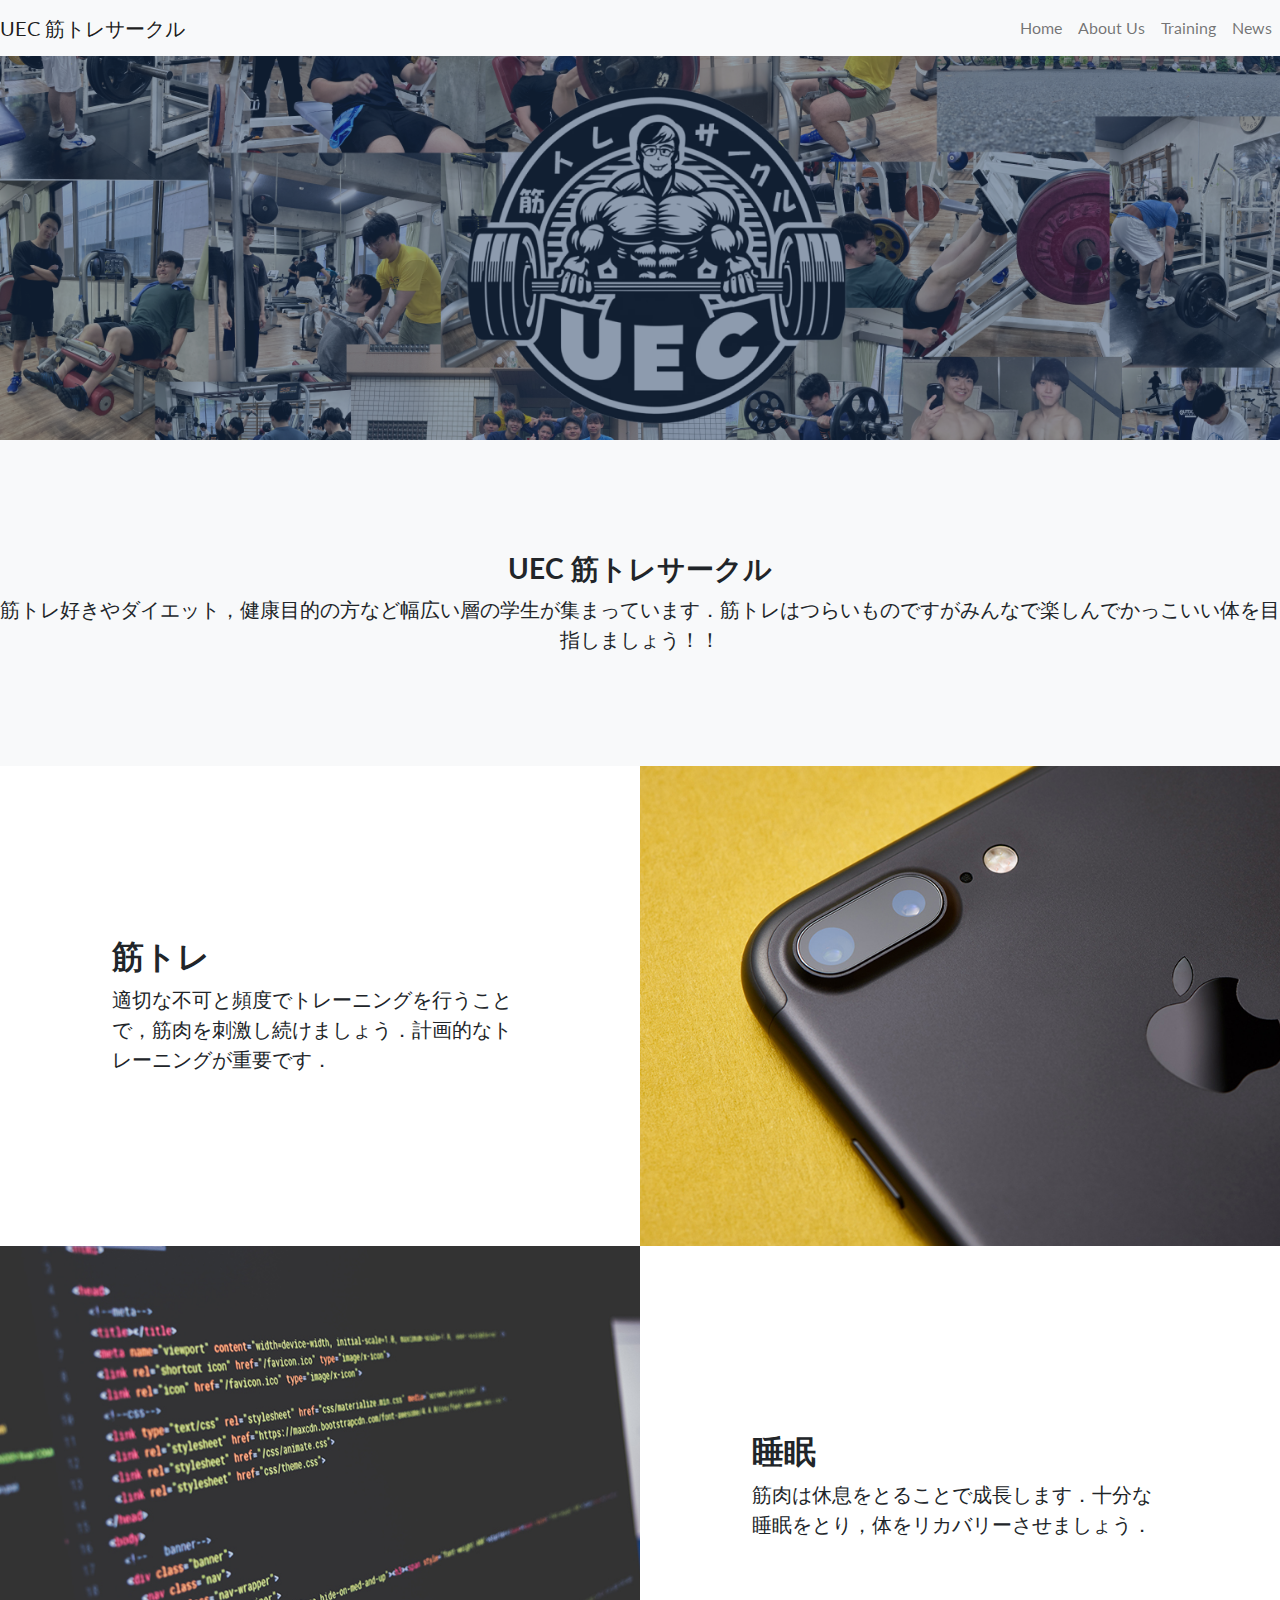
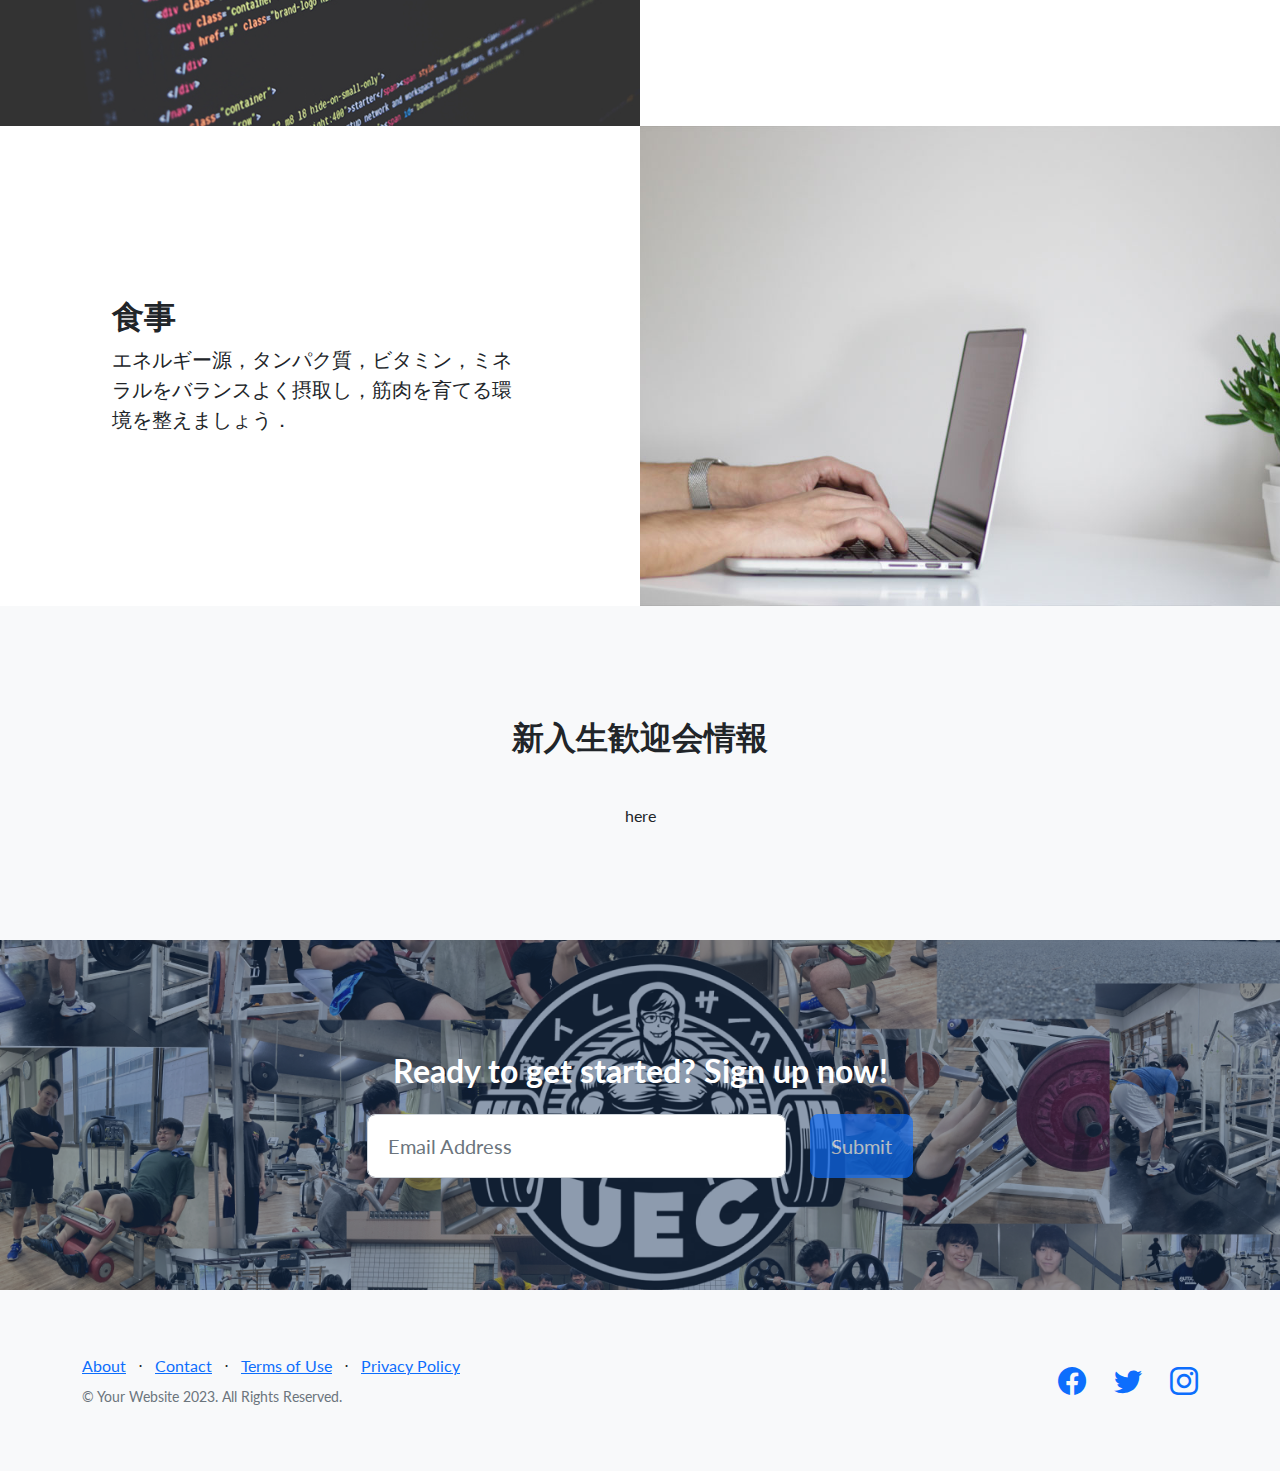
==== commit 50aaf050: "ｓ" ====
--- a/template/index.html
+++ b/template/index.html
@@ -44,7 +44,7 @@
                     <div class="col-xl-6">
                         <div class="text-center text-white">
                             <!-- Page heading-->
-                            <h1 class="mb-5">UEC 筋トレサークルへようこそ</h1>
+                            <!-- <h1 class="mb-5">UEC 筋トレサークルへようこそ</h1> -->
                             <!-- Signup form-->
                             <!-- * * * * * * * * * * * * * * *-->
                             <!-- * * SB Forms Contact Form * *-->
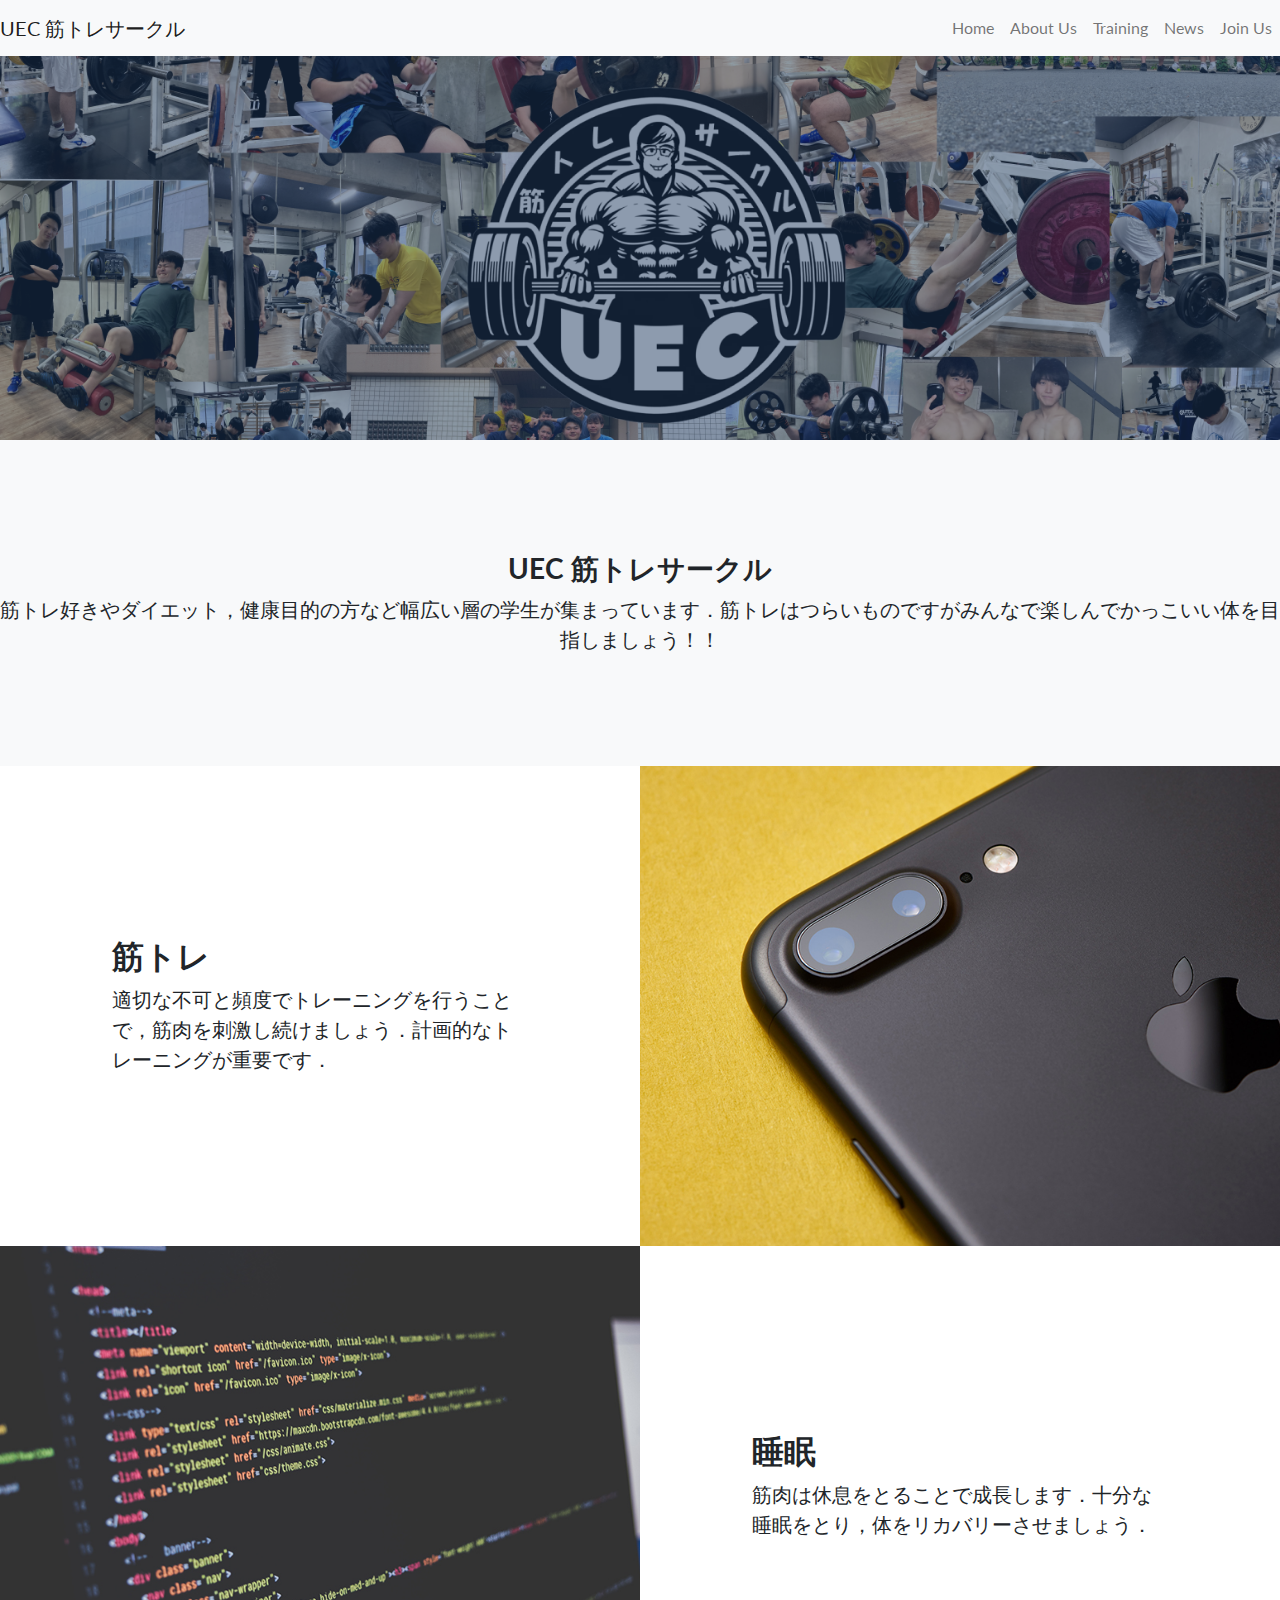
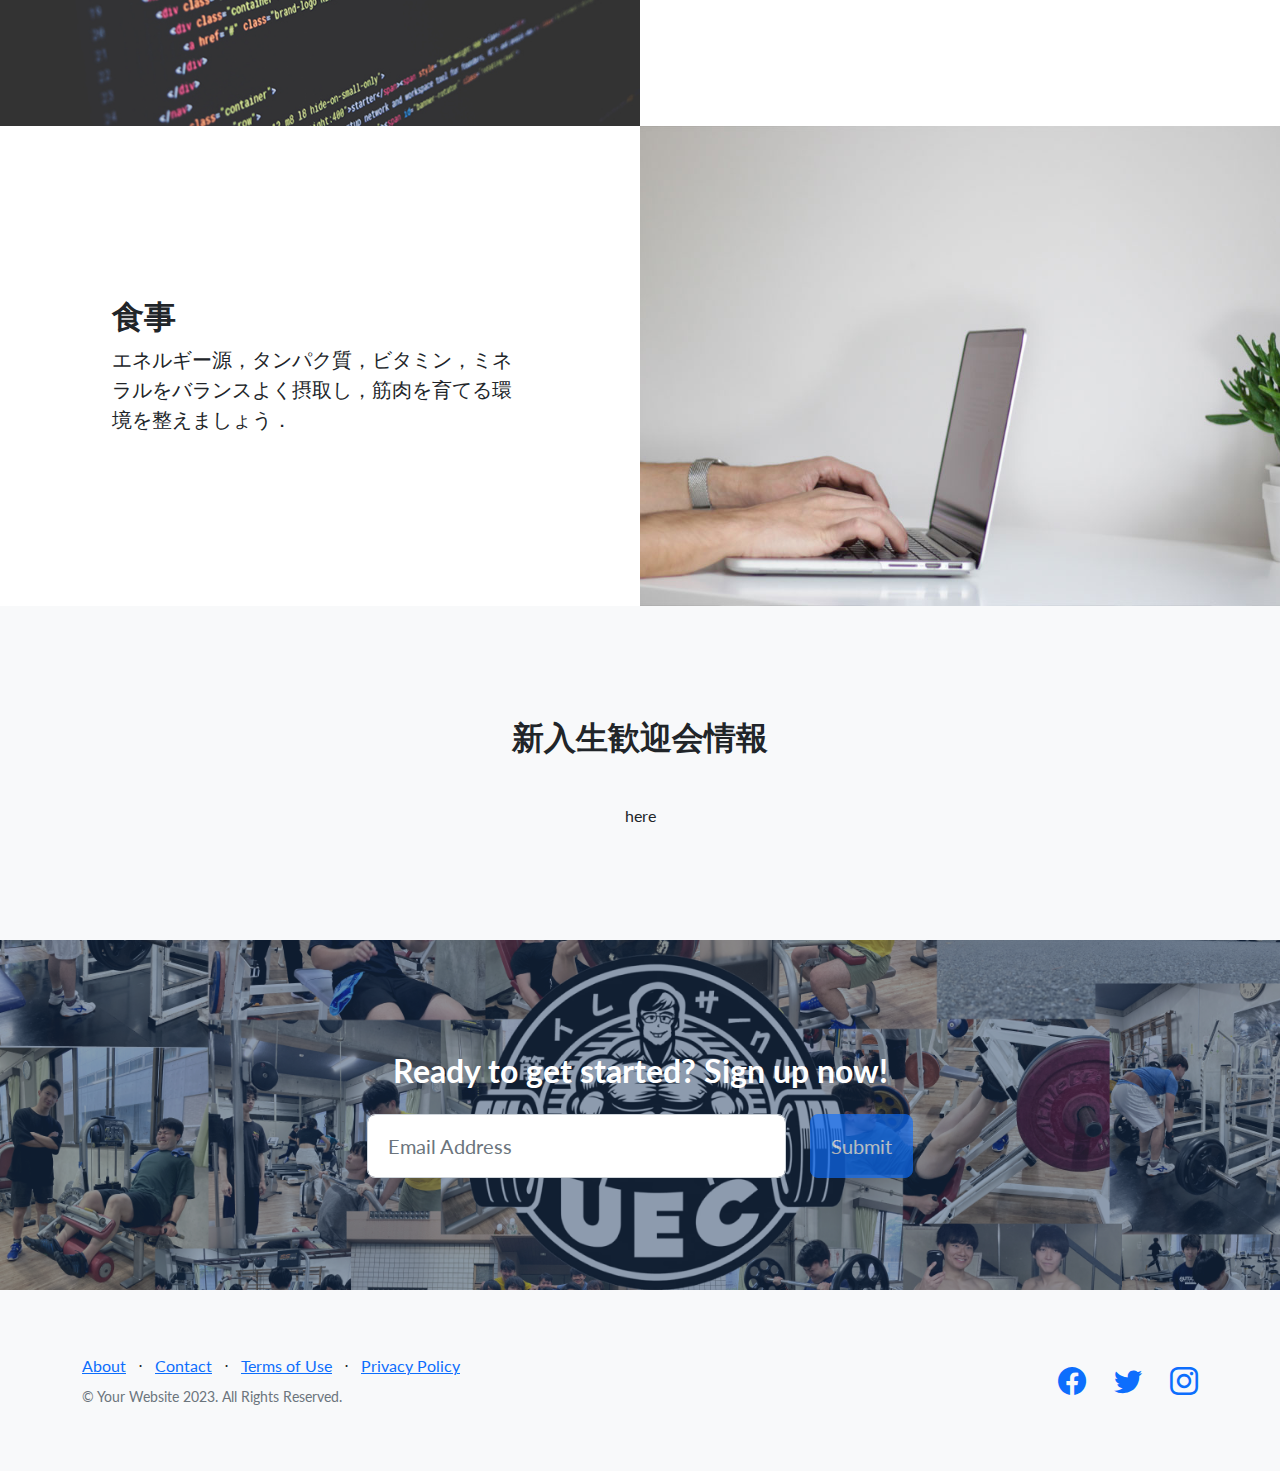
==== commit 9bddbe1c: "s" ====
--- a/template/index.html
+++ b/template/index.html
@@ -32,6 +32,9 @@
                     </li>
                     <li class="nav-item">
                         <a class="nav-link" href="#">News</a>
+                    </li>
+                    <li class="nav-item">
+                        <a class="nav-link" href="#">Join Us</a>
                     </li>
                 </ul>
             </div>
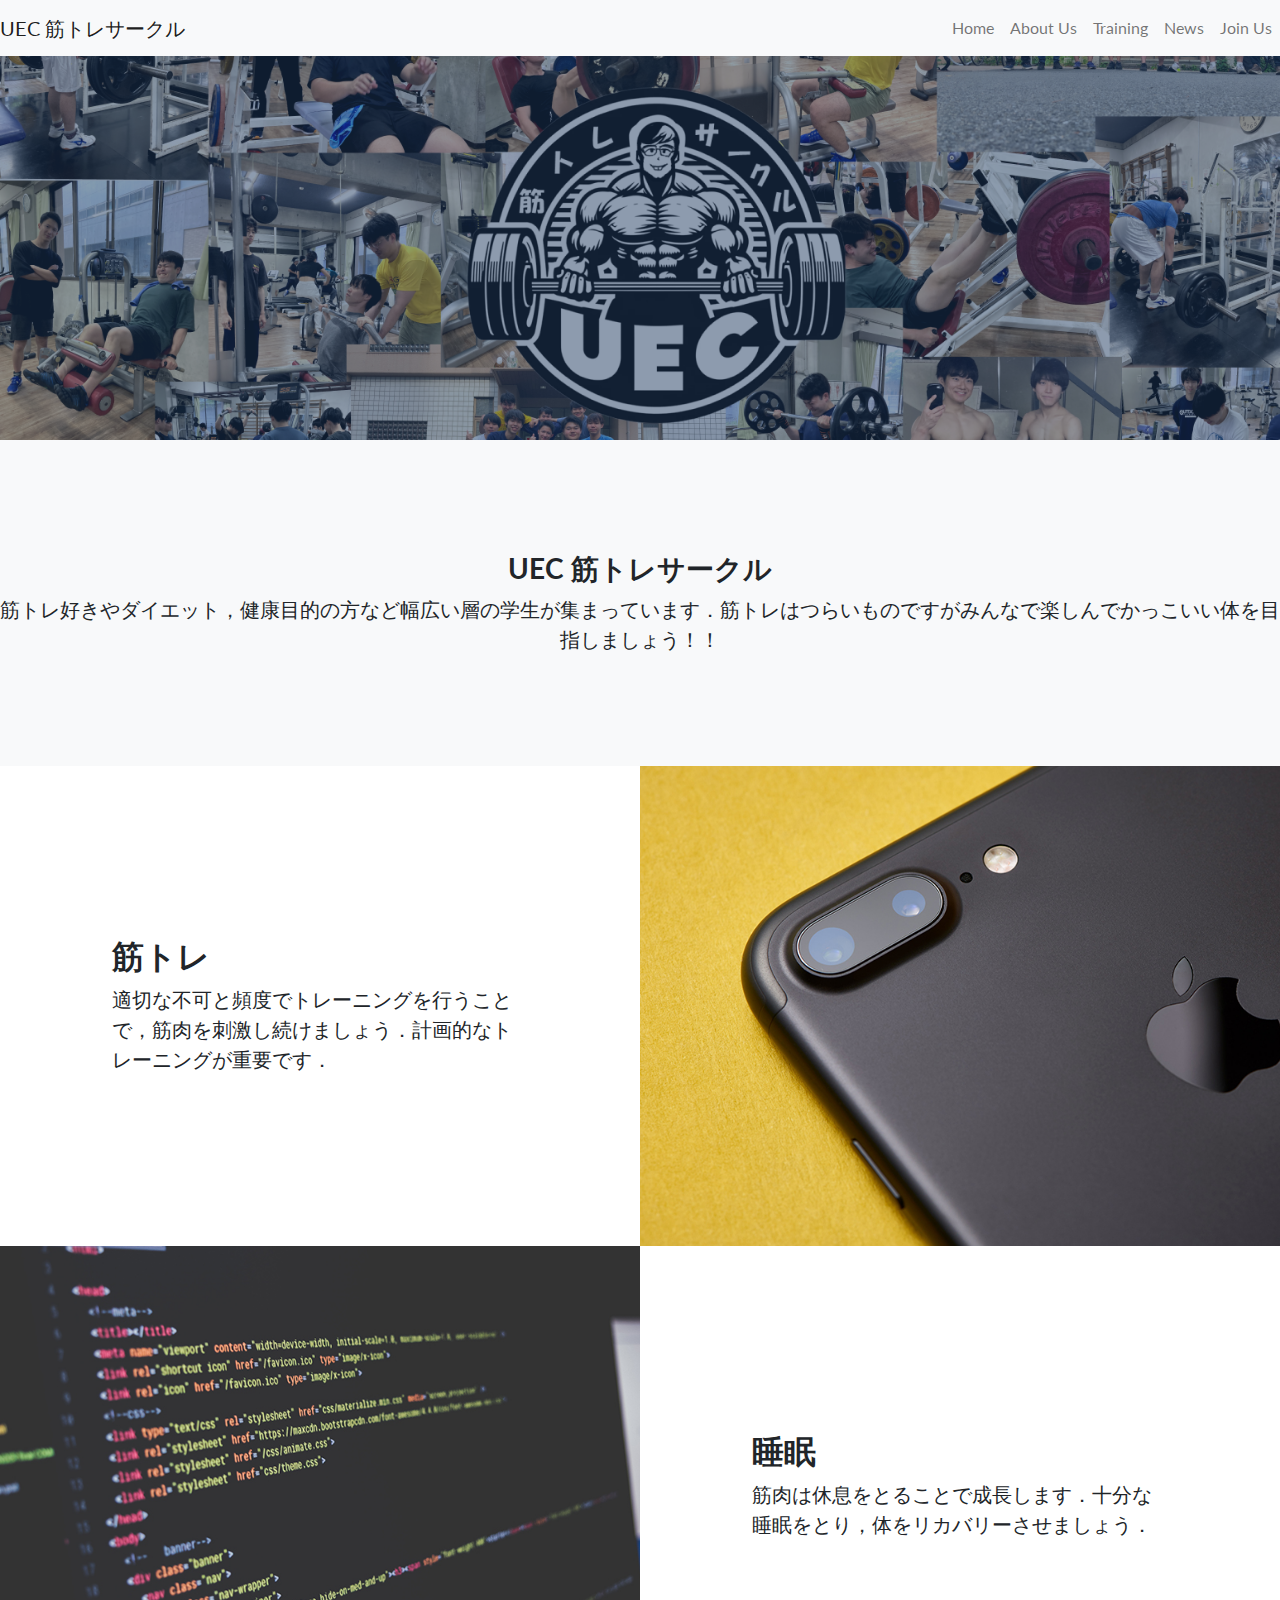
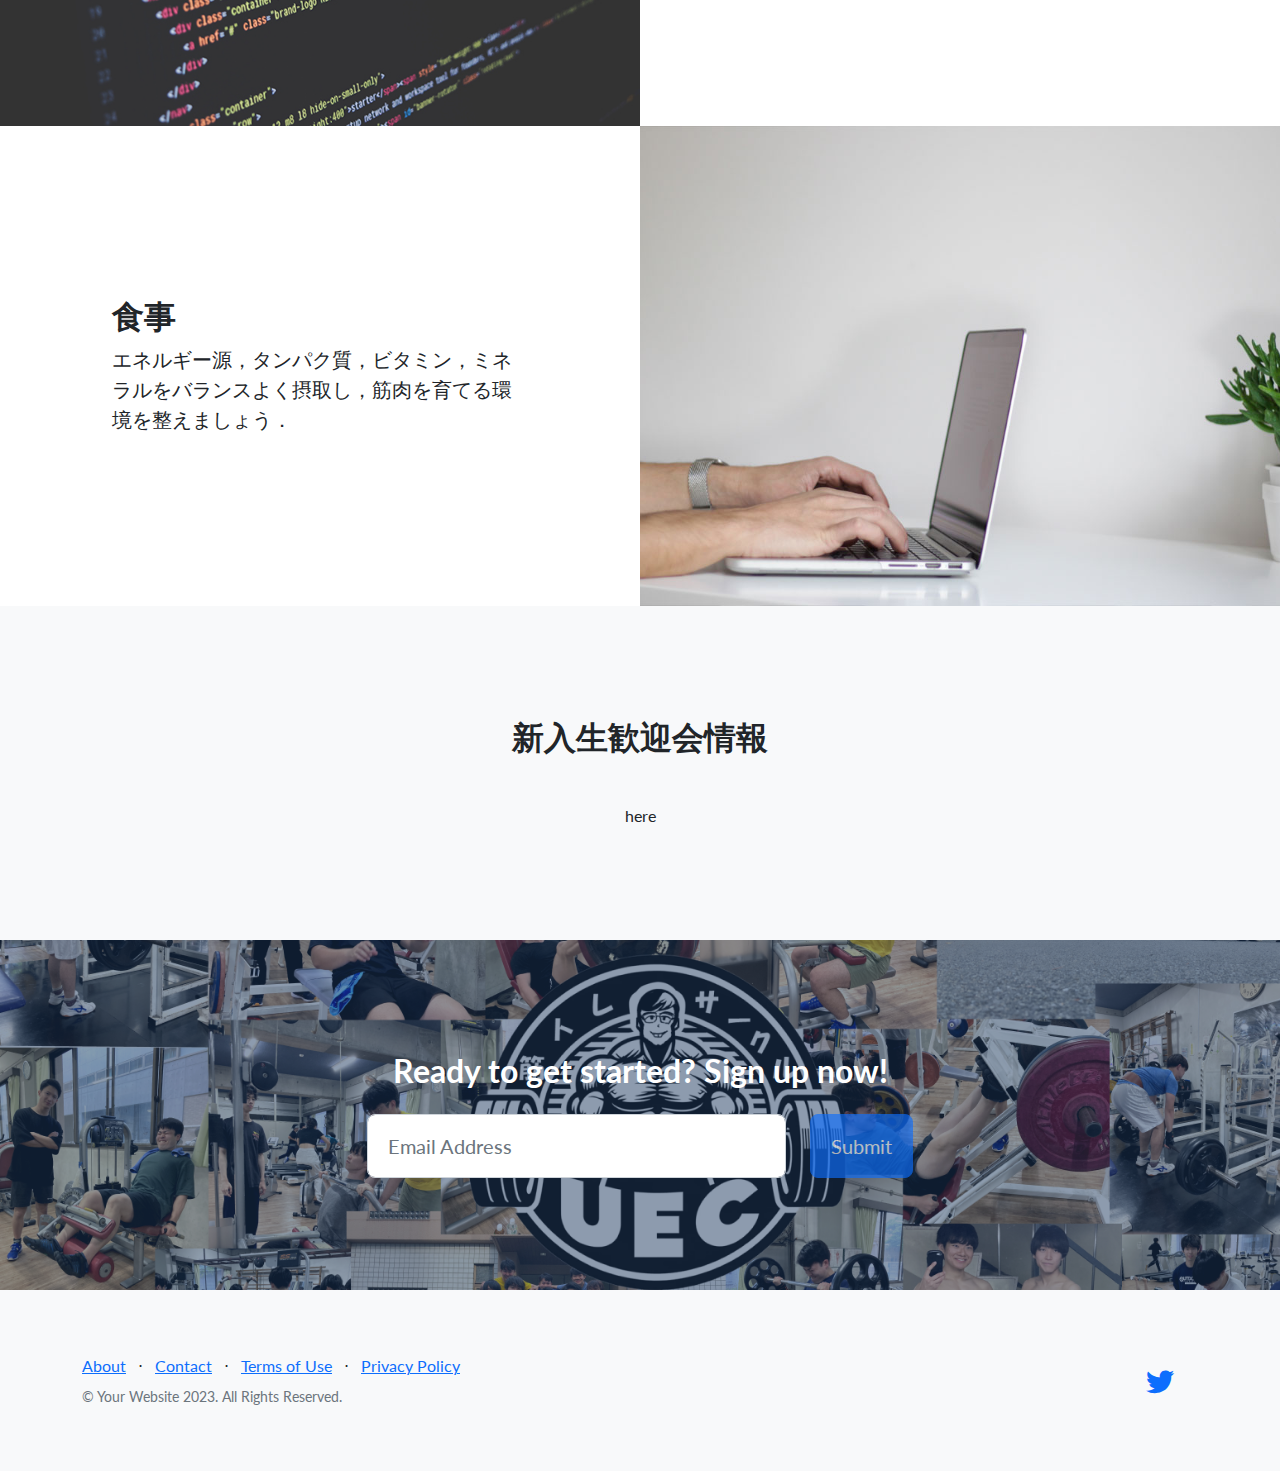
==== commit f045fbb1: "t" ====
--- a/template/index.html
+++ b/template/index.html
@@ -170,15 +170,11 @@
                     </div>
                     <div class="col-lg-6 h-100 text-center text-lg-end my-auto">
                         <ul class="list-inline mb-0">
+
                             <li class="list-inline-item me-4">
-                                <a href="#!"><i class="bi-facebook fs-3"></i></a>
+                                <a href="https://x.com/uec_muscle"><i class="bi-twitter fs-3"></i></a>
                             </li>
-                            <li class="list-inline-item me-4">
-                                <a href="#!"><i class="bi-twitter fs-3"></i></a>
-                            </li>
-                            <li class="list-inline-item">
-                                <a href="#!"><i class="bi-instagram fs-3"></i></a>
-                            </li>
+
                         </ul>
                     </div>
                 </div>
